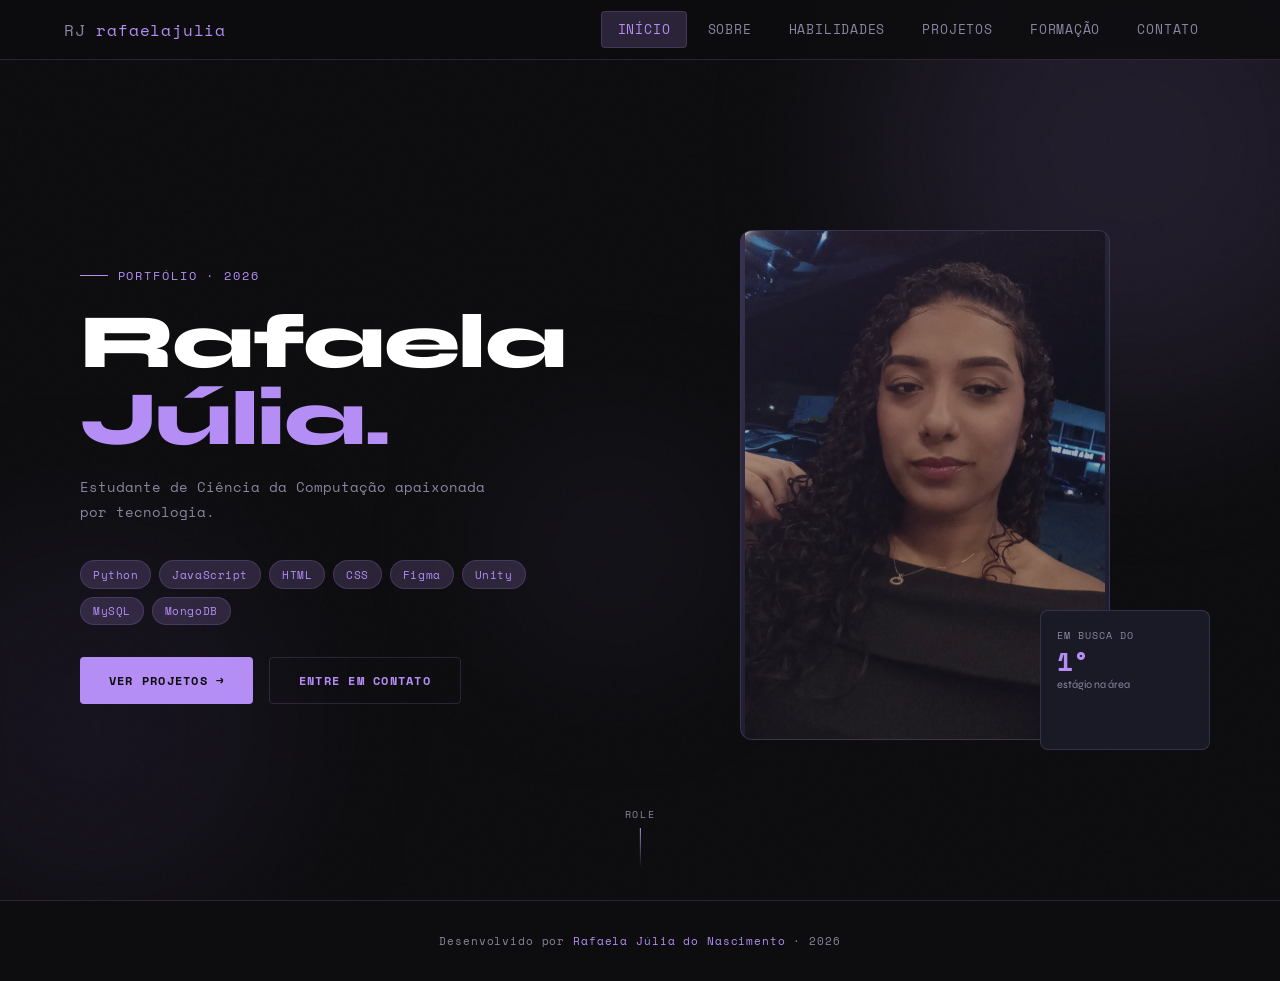
==== index.html @ 4b1b3b82 "adicionando mais projetos" ====
<!DOCTYPE html>
<html lang="pt-BR">
<head>
<meta charset="UTF-8">
<meta name="viewport" content="width=device-width, initial-scale=1.0">
<title>Rafaela Júlia — Portfólio</title>
<link rel="stylesheet" href="style/style.css">
<link rel="preconnect" href="https://fonts.googleapis.com">
<link href="https://fonts.googleapis.com/css2?family=Space+Mono:ital,wght@0,400;0,700;1,400&family=Syne:wght@400;600;700;800&display=swap" rel="stylesheet">
<link rel="stylesheet" href="https://cdnjs.cloudflare.com/ajax/libs/font-awesome/6.5.0/css/all.min.css">
<link rel="icon" type="image/png" href="img/RJ1.png">
</head>
<body>

<!-- cabeçalho -->
<nav>
  <div class="nav-logo"><span style="color:var(--text-muted)">RJ</span> rafaelajulia</div>
  <button class="nav-toggle" onclick="document.querySelector('.nav-links').classList.toggle('open')" aria-label="Menu">
    <span></span><span></span><span></span>
  </button>
  <ul class="nav-links" id="navLinks">
    <li><a href="#" class="active" data-page="home">início</a></li>
    <li><a href="#" data-page="sobre">sobre</a></li>
    <li><a href="#" data-page="habilidades">habilidades</a></li>
    <li><a href="#" data-page="projetos">projetos</a></li>
    <li><a href="#" data-page="formacao">formação</a></li>
    <li><a href="#" data-page="contato">contato</a></li>
  </ul>
</nav>

<!-- home -->
<section class="page active" id="home">
  <div class="orb orb1"></div>
  <div class="orb orb2"></div>
  <div class="orb orb3"></div>

  <div class="home-inner">
    <div class="home-text">
      <div class="home-tag">Portfólio · 2026</div>
      <h1 class="home-name">Rafaela<br><span>Júlia.</span></h1>
      <p class="home-desc">
        Estudante de Ciência da Computação apaixonada por tecnologia.
      </p>
      <div class="tech-pills">
        <span class="pill">Python</span>
        <span class="pill">JavaScript</span>
        <span class="pill">HTML</span>
        <span class="pill">CSS</span>
        <span class="pill">Figma</span>
        <span class="pill">Unity</span>
        <span class="pill">MySQL</span>
        <span class="pill">MongoDB</span>
      </div>
      <div class="home-btns" style="margin-top:2rem">
        <a href="#" class="btn-primary" data-page="projetos">Ver Projetos →</a>
        <a href="#" class="btn-outline" data-page="contato">Entre em Contato</a>
      </div>
    </div>

    <div class="home-card">
      <div class="avatar-frame">
        <div class="avatar-initials"> <img class="imagem" src="img/rafaela.jpeg" alt="Rafaela Júlia"></div>
      </div>
      <div class="avatar-deco">
        <div class="avatar-deco-label">em busca do</div>
        <div class="avatar-deco-val">1°</div>
        <div class="avatar-deco-sub">estágio na área</div>
      </div>
    </div>
  </div>

  <div class="scroll-hint">role</div>
</section>

<!-- sobre -->
<section class="page" id="sobre">
  <div class="section-wrap">
    <div class="section-header">
      <div class="section-label">quem sou eu</div>
      <h2 class="section-title">Sobre <span>Mim</span></h2>
    </div>

    <div class="sobre-grid">
      <div class="sobre-text">
        <p>
          Olá! Sou <strong>Rafaela Júlia do Nascimento</strong>, tenho 21 anos e sou de Igarassu - PE.
          Estou cursando <strong>Ciência da Computação</strong> no Centro Universitário Maurício de Nassau (UNINASSAU),
          com previsão de conclusão em 2027.
        </p>
        <p>
          Gosto bastante de desenvolver <strong>projetos pessoais</strong> e explorar diferentes áreas da tecnologia, já que é um campo 
          muito amplo e cheio de possibilidades. Tenho curiosidade em aprender um pouco de tudo, o que me permite adquirir
           uma visão mais completa do desenvolvimento.
        <p>
          Estou em busca da minha <strong>primeira oportunidade de estágio</strong> para por em prática meus conhecimentos
          e crescer bastante na área. Se tiver uma vaga ou quiser bater um papo sobre tecnologia, 
          pode me chamar!
        </p>
      </div>

      <div>
        <div class="info-card">
          <h4>Informações</h4>
          <div class="info-row">
            <span class="info-row-icon"></span>
            <div class="info-row-val">18 de janeiro de 2005</div>
          </div>
          <div class="info-row">
            <span class="info-row-icon"></span>
            <div class="info-row-val">Igarassu - Pernambuco/Brasil</div>
          </div>
          <div class="info-row">
            <span class="info-row-icon"></span>
            <div class="info-row-val" id="info-phone"></div>
          </div>
          <div class="info-row">
            <span class="info-row-icon"></span>
            <div class="info-row-val" id="info-email"></div>
          </div>
          <div class="info-row">
            <span class="info-row-icon"></span>
            <div class="info-row-val"><a href="https://www.linkedin.com/in/rafaela-j%C3%BAlia-6551112b4/" target="_blank">linkedin.com/in/rafaela-júlia</a></div>
          </div>
          <div class="info-row">
            <span class="info-row-icon"></span>
            <div class="info-row-val"><a href="https://github.com/rafaelajuulia" target="_blank">github.com/rafaelajuulia</a></div>
          </div>
        </div>

        <div class="info-card">
          <h4>Disponibilidade</h4>
          <div class="info-row">
            <span class="info-row-icon"></span>
            <div class="info-row-val">Aberta a estágios, projetos freelance e oportunidades na área de tecnologia, 
              buscando desenvolver experiência prática e crescer profissionalmente.</div>
          </div>
        </div>
      </div>
    </div>
  </div>
</section>

<!-- habilidades -->
<section class="page" id="habilidades">
  <div class="section-wrap">
    <div class="section-header">
      <div class="section-label">o que sei fazer</div>
      <h2 class="section-title">Habilidades <span>&</span> Tecnologias</h2>
    </div>

    <div class="skills-grid">
      <div class="skill-card">
        <div class="skill-card-top">
          <span class="skill-name">Python</span>
          <span class="skill-level">Intermediário</span>
        </div>
        <div class="skill-bar-bg"><div class="skill-bar-fill" style="width:65%"></div></div>
        <div class="skill-category">Linguagem de Programação</div>
      </div>
      <div class="skill-card">
        <div class="skill-card-top">
          <span class="skill-name">HTML</span>
          <span class="skill-level">Intermediário</span>
        </div>
        <div class="skill-bar-bg"><div class="skill-bar-fill" style="width:70%"></div></div>
        <div class="skill-category">Front-end</div>
      </div>
      <div class="skill-card">
        <div class="skill-card-top">
          <span class="skill-name">CSS</span>
          <span class="skill-level">Intermediário</span>
        </div>
        <div class="skill-bar-bg"><div class="skill-bar-fill" style="width:65%"></div></div>
        <div class="skill-category">Front-end</div>
      </div>
      <div class="skill-card">
        <div class="skill-card-top">
          <span class="skill-name">JavaScript</span>
          <span class="skill-level">Básico</span>
        </div>
        <div class="skill-bar-bg"><div class="skill-bar-fill" style="width:35%"></div></div>
        <div class="skill-category">Linguagem de Programação</div>
      </div>
      <div class="skill-card">
        <div class="skill-card-top">
          <span class="skill-name">Git</span>
          <span class="skill-level">Básico</span>
        </div>
        <div class="skill-bar-bg"><div class="skill-bar-fill" style="width:45%"></div></div>
        <div class="skill-category">Controle de Versão</div>
      </div>
      <div class="skill-card">
        <div class="skill-card-top">
          <span class="skill-name">Figma</span>
          <span class="skill-level">Básico</span>
        </div>
        <div class="skill-bar-bg"><div class="skill-bar-fill" style="width:40%"></div></div>
        <div class="skill-category">Design / UX·UI</div>
      </div>
      <div class="skill-card">
        <div class="skill-card-top">
          <span class="skill-name">MySQL</span>
          <span class="skill-level">Básico</span>
        </div>
        <div class="skill-bar-bg"><div class="skill-bar-fill" style="width:30%"></div></div>
        <div class="skill-category">Banco de Dados</div>
      </div>
      <div class="skill-card">
        <div class="skill-card-top">
          <span class="skill-name">MongoDB</span>
          <span class="skill-level">Básico</span>
        </div>
        <div class="skill-bar-bg"><div class="skill-bar-fill" style="width:35%"></div></div>
        <div class="skill-category">Banco de Dados</div>
      </div>
      <div class="skill-card">
        <div class="skill-card-top">
          <span class="skill-name">Unity / C#</span>
          <span class="skill-level">Básico</span>
        </div>
        <div class="skill-bar-bg"><div class="skill-bar-fill" style="width:35%"></div></div>
        <div class="skill-category">Game Development</div>
      </div>
      <div class="skill-card">
        <div class="skill-card-top">
          <span class="skill-name">GameMaker</span>
          <span class="skill-level">Básico</span>
        </div>
        <div class="skill-bar-bg"><div class="skill-bar-fill" style="width:30%"></div></div>
        <div class="skill-category">Game Development</div>
      </div>
    </div>
  </div>
</section>

<!-- meus projetos -->
<section class="page" id="projetos">
  <div class="section-wrap">
    <div class="section-header">
      <div class="section-label">o que já criei</div>
      <h2 class="section-title">Projetos <span>Pessoais</span></h2>
    </div>

    <div class="projects-grid">
      <!--primeiro-->
      <div class="project-card">
        <div class="project-icon"><img class="image-projects" src="img/luunaris.png" alt="calculadora"></div>
        <div class="project-title">E-commerce de cartomancia - Luunaris</div>
        <div class="project-desc">
          Loja virtual completa, com carrinho de compras, gerenciamento de estado (Zustand) e checkout de pagamento integrado (Mercado Pago).
        </div>
        <div class="project-tags">
          <span class="project-tag">Next.js</span>
          <span class="project-tag">TypeScript</span>
          <span class="project-tag">Tailwind CSS</span>
          <span class="project-tag">Supabase</span>
          <span class="project-tag">Prisma e Zustand</span>
          <span class="project-tag">Vercel</span>
        </div>
        <a class="project-link" href="https://luunaris.vercel.app/" target="_blank">Ver site →</a>
      </div>

      <!--segundo-->
      <div class="project-card" style="border-color: var(--lilas-dark); background: linear-gradient(135deg, var(--surface), var(--bg3));">
        <div class="project-icon"><img class="image-projects" src="img/portifolio.png" alt="calculadora"></div>
        <div class="project-title">Portfólio Pessoal <span style="font-family:var(--mono);font-size:0.65rem;color:var(--lilas);background:var(--lilas-glow);border:1px solid var(--border);padding:0.15rem 0.45rem;border-radius:4px;margin-left:0.4rem;">Você está aqui!</span></div>
        <div class="project-desc">
          Este portfólio! Desenvolvido com HTML, CSS e JavaScript — colocando em prática conhecimentos de layout, animações CSS, design responsivo e interações com JS.
        </div>
        <div class="project-tags">
          <span class="project-tag">HTML</span>
          <span class="project-tag">CSS</span>
          <span class="project-tag">JavaScript</span>
          <span class="project-tag">Design</span>
        </div>
        <span class="project-link" style="cursor:default;opacity:0.5">Você está aqui :)</span>
      </div>
     
      <!--terceiro-->
      <div class="project-card">
        <div class="project-icon"><img class="image-projects" src="img/cadastroPaciente.png" alt="calculadora"></div>
        <div class="project-title">Interface - Cadastro de Paciente</div>
        <div class="project-desc">
          Site desenvolvido com HTML, CSS e JavaScript, criado com intenção de melhorar meus conhecimentos em web, layout e UX/UI.
        </div>
        <div class="project-tags">
          <span class="project-tag">HTML</span>
          <span class="project-tag">CSS</span>
          <span class="project-tag">JavaScript</span>
          <span class="project-tag">UX/UI</span>
        </div>
        <a class="project-link" href="https://rafaelajuulia.github.io/CadastroDePacientes/" target="_blank">Ver site →</a>
      </div>

      <!--quarto-->
      <div class="project-card">
        <div class="project-icon"><img class="image-projects" src="img/tabelafipe.png" alt="calculadora"></div>
        <div class="project-title">Tabela FIPE</div>
        <div class="project-desc">
          Site desenvolvido com HTML, CSS e JavaScript, criado com intenção de melhorar meus conhecimentos em web, layout e UX/UI.
        </div>
        <div class="project-tags">
          <span class="project-tag">React</span>
          <span class="project-tag">JavaScript</span>
          <span class="project-tag">API REST</span>
          <span class="project-tag">HTML</span>
          <span class="project-tag">CSS</span>
        </div>                         <!--mudar o link-->
        <a class="project-link" href="https://rafaelajuulia.github.io/TabelaFipe/" target="_blank">Ver site →</a>
      </div>

      <!--quinto-->
       <div class="project-card">
        <div class="project-icon"><img class="image-projects" src="img/midnight-horror.png" alt="calculadora"></div>
        <div class="project-title">Protótipo de aplicativo - FIGMA</div>
        <div class="project-desc">
          Protótipo interativo criado para auxiliar pessoas com deficiência visual, com navegação entre telas e botões funcionais.
        </div>
        <div class="project-tags">
          <span class="project-tag">Figma</span>
          <span class="project-tag">UX/UI desingn</span>
          <span class="project-tag">Prototipagem</span>
        </div>
        <a class="project-link" href="https://www.figma.com/proto/ybboxIS7cXwBXVJIuFs1CN/Aplicativo-celular-vision-audio?node-id=3-53&p=f&t=wNA9JbpO3LPLOVJh-0&scaling=scale-down&content-scaling=fixed&page-id=0%3A1&starting-point-node-id=3%3A53" target="_blank">Ver Projeto →</a>
      </div>


      <!--sexto-->
      <div class="project-card">
        <div class="project-icon"><img class="image-projects" src="img/midnight-horror.png" alt="calculadora"></div>
        <div class="project-title">Site Responsivo</div>
        <div class="project-desc">
          Site responsivo desenvolvido com HTML e CSS puro, focado em boas práticas de layout, semântica e experiência do usuário — com design adaptável para diferentes tamanhos de tela.
        </div>
        <div class="project-tags">
          <span class="project-tag">HTML</span>
          <span class="project-tag">CSS</span>
          <span class="project-tag">Responsivo</span>
          <span class="project-tag">UX</span>
        </div>
        <a class="project-link" href="https://github.com/rafaelajuulia/Midnight_Horror-HTML" target="_blank">Ver no GitHub →</a>
      </div>

      <!--setimo-->
      <div class="project-card">
        <div class="project-icon"><img class="image-projects" src="img/2048.png" alt="calculadora"></div>
        <div class="project-title">Réplica do 2048 — Unity</div>
        <div class="project-desc">
          Recriação do famoso jogo 2048 desenvolvida na Unity com C#. Implementei a lógica completa do jogo: movimentação dos blocos, fusão de peças iguais e sistema de pontuação.
        </div>
        <div class="project-tags">
          <span class="project-tag">Unity</span>
          <span class="project-tag">C#</span>
          <span class="project-tag">Game Dev</span>
        </div>
        <a class="project-link" href="https://github.com/RebecaAzvdd/unity-2048-game" target="_blank">Ver no GitHub →</a>
      </div>

      <!--oitavo-->
      <div class="project-card">
        <div class="project-icon"><img class="image-projects" src="img/adventure.png" alt="calculadora"></div>
        <div class="project-title">Jogo de Labirinto — GameMaker</div>
        <div class="project-desc">
          Jogo estilo adventure com labirinto desenvolvido no GameMaker. Implementei lógica de movimentação, detecção de colisão e sistema de progressão de fases.
        </div>
        <div class="project-tags">
          <span class="project-tag">GameMaker</span>
          <span class="project-tag">Game Dev</span>
          <span class="project-tag">Adventure</span>
        </div>
        <a class="project-link" href="https://github.com/rafaelajuulia/GameMaker_Adventure" target="_blank">Ver no GitHub →</a>
      </div>

      <!--nono-->
       <div class="project-card">
        <div class="project-icon"><img class="image-projects" src="img/image.png" alt="calculadora"></div>
        <div class="project-title">Calculadora com Tkinter</div>
        <div class="project-desc">
          Calculadora desktop desenvolvida em Python utilizando a biblioteca Tkinter.
          Possui interface gráfica intuitiva e suporta as operações matemáticas básicas: soma, subtração, multiplicação e divisão.
        </div>
        <div class="project-tags">
          <span class="project-tag">Python</span>
          <span class="project-tag">Tkinter</span>
          <span class="project-tag">GUI</span>
        </div>
        <a class="project-link" href="https://github.com/rafaelajuulia/calculadora-Tkinter" target="_blank">Ver no GitHub →</a>
      </div>

      
    </div>
  </div>
</section>

<!-- formação -->
<section class="page" id="formacao">
  <div class="section-wrap">
    <div class="section-header">
      <div class="section-label">minha trajetória</div>
      <h2 class="section-title">Formação <span>&</span> Cursos</h2>
    </div>

    <div class="timeline">
      <div class="timeline-item">
        <div class="timeline-date">2024 — 2027</div>
        <div class="timeline-title">Bacharelado em Ciência da Computação</div>
        <div class="timeline-sub">Centro Universitário Maurício de Nassau (UNINASSAU) — Paulista, PE<br>
        Foco em desenvolvimento de software, algoritmos e desenvolvimento web.</div>
      </div>
    </div>

    <div class="section-label" style="margin-top:3rem;margin-bottom:1.5rem">cursos complementares</div>

    <div class="cursos-grid">
      <div class="curso-card">
        <div class="curso-icon"></div>
        <div>
          <div class="curso-title">Python para Aplicativos</div>
          <div class="curso-meta">UNINASSAU Paulista · junho de 2024</div>
        </div>
      </div>
      <div class="curso-card">
        <div class="curso-icon"></div>
        <div>
          <div class="curso-title">Informática para o Mercado de Trabalho</div>
          <div class="curso-meta">CEFOP · abril — maio de 2023</div>
        </div>
      </div>
    </div>
  </div>
</section>

<!-- contato -->
<section class="page" id="contato">
  <div class="section-wrap">
    <div class="section-header">
      <div class="section-label">vamos conversar</div>
      <h2 class="section-title">Entre em <span>Contato</span></h2>
    </div>

    <div class="contato-grid">
      <div>
        <p class="contato-intro">
          Se quiser conversar sobre projetos, oportunidades ou trocar uma ideia, 
          você pode entrar em contato pelos canais abaixo ou me enviar uma mensagem
          diretamente pelo formulário ao lado.. 
        </p>

        <div class="contato-links">
          <a class="contato-link" id="contato-email-link" href="#">
            <div class="contato-link-icon"><i class="fa-solid fa-envelope"></i></div>
            <div class="contato-link-info">
              <div class="contato-link-label">E-mail</div>
              <div class="contato-link-val" id="contato-email-val"></div>
            </div>
          </a>
          <a class="contato-link" id="contato-phone-link" href="#">
            <div class="contato-link-icon"><i class="fa-solid fa-phone"></i></div>
            <div class="contato-link-info">
              <div class="contato-link-label">Telefone / WhatsApp</div>
              <div class="contato-link-val" id="contato-phone-val"></div>
            </div>
          </a>
          <a class="contato-link" href="https://www.linkedin.com/in/rafaela-j%C3%BAlia-6551112b4/" target="_blank">
            <div class="contato-link-icon"> <i class="fa-brands fa-linkedin"></i></div>
            <div class="contato-link-info">
              <div class="contato-link-label">LinkedIn</div>
              <div class="contato-link-val">rafaela-júlia-6551112b4</div>
            </div>
          </a>
          <a class="contato-link" href="https://github.com/rafaelajuulia" target="_blank">
            <div class="contato-link-icon"><i class="fa-brands fa-github"></i></div>
            <div class="contato-link-info">
              <div class="contato-link-label">GitHub</div>
              <div class="contato-link-val">github.com/rafaelajuulia</div>
            </div>
          </a>
        </div>
      </div>

      <div class="contact-form">
        <input type="text" name="_honey" style="display:none" tabindex="-1" autocomplete="off">
        <div class="form-group">
          <label class="form-label" for="nome">Nome</label>
          <input class="form-input" type="text" id="nome" placeholder="Seu nome">
        </div>
        <div class="form-group">
          <label class="form-label" for="email">E-mail</label>
          <input class="form-input" type="email" id="email" placeholder="seu@email.com">
        </div>
        <div class="form-group">
          <label class="form-label" for="msg">Mensagem</label>
          <textarea class="form-textarea" id="msg" placeholder="Olá Rafaela, gostaria de..."></textarea>
        </div>
        <button class="btn-primary" onclick="enviarMensagem()" style="align-self:flex-start">Enviar Mensagem →</button>
        <div id="form-feedback" style="font-family:var(--mono);font-size:0.75rem;color:var(--lilas);display:none;">
          ✓ Mensagem enviada! Em breve entro em contato.
        </div>
      </div>
    </div>
  </div>
</section>

<!-- rodapé -->
<footer>
  Desenvolvido por <span>Rafaela Júlia do Nascimento</span> · 2026
</footer>
<script src="script/main.js"></script>

</body>
</html>
---- style/style.css ----
:root {
    --lilas: #b48ef5;
    --lilas-light: #d4b8ff;
    --lilas-dark: #7c5cbf;
    --lilas-glow: rgba(180, 142, 245, 0.18);
    --bg: #0d0d0f;
    --bg2: #13131a;
    --bg3: #1a1a26;
    --surface: #1e1e2e;
    --surface2: #252538;
    --border: rgba(180,142,245,0.18);
    --text: #e8e4f0;
    --text-muted: #8a85a0;
    --white: #ffffff;
    --mono: 'Space Mono', monospace;
    --sans: 'Syne', sans-serif;
  }

  *, *::before, *::after { box-sizing: border-box; margin: 0; padding: 0; }

  html {
    scroll-behavior: smooth; 
    font-size: 16px; 
  }
    

  body {
    background: var(--bg);
    color: var(--text);
    font-family: var(--sans);
    min-height: 100vh;
    overflow-x: hidden;
  }

  
  body::before {
    content: '';
    position: fixed;
    inset: 0;
    background-image: url("data:image/svg+xml,%3Csvg viewBox='0 0 256 256' xmlns='http://www.w3.org/2000/svg'%3E%3Cfilter id='noise'%3E%3CfeTurbulence type='fractalNoise' baseFrequency='0.9' numOctaves='4' stitchTiles='stitch'/%3E%3C/filter%3E%3Crect width='100%25' height='100%25' filter='url(%23noise)' opacity='0.04'/%3E%3C/svg%3E");
    pointer-events: none;
    z-index: 0;
    opacity: 0.4;
  }

 
  nav {
    position: fixed;
    top: 0; left: 0; right: 0;
    z-index: 100;
    display: flex;
    align-items: center;
    justify-content: space-between;
    padding: 1.1rem 4rem;
    background: rgba(13,13,15,0.88);
    backdrop-filter: blur(16px);
    border-bottom: 1px solid var(--border);
  }

  .nav-logo {
    font-family: var(--mono);
    font-size: 1rem;
    color: var(--lilas);
    letter-spacing: 0.05em;
  }

  .nav-links {
    display: flex;
    gap: 0.2rem;
    list-style: none;
  }

  .nav-links a {
    font-family: var(--mono);
    font-size: 0.82rem;
    color: var(--text-muted);
    text-decoration: none;
    padding: 0.45rem 1rem;
    border-radius: 4px;
    border: 1px solid transparent;
    transition: all 0.25s;
    letter-spacing: 0.06em;
    text-transform: uppercase;
  }

  .nav-links a:hover, .nav-links a.active {
    color: var(--lilas);
    border-color: var(--border);
    background: var(--lilas-glow);
  }

  .page {
    display: none;
    min-height: 100vh;
    padding-top: 70px;
    position: relative;
    z-index: 1;
  }
  .page.active { display: block; }

  #home {
    display: none;
    align-items: center;
    justify-content: center;
    flex-direction: column;
    position: relative;
    overflow: hidden;
  }
  #home.active { display: flex; }

  .orb {
    position: absolute;
    border-radius: 50%;
    filter: blur(90px);
    pointer-events: none;
  }
  .orb1 { width: 500px; height: 500px; background: rgba(180,142,245,0.12); top: -100px; right: -100px; }
  .orb2 { width: 350px; height: 350px; background: rgba(124,92,191,0.1); bottom: 0; left: -80px; }
  .orb3 { width: 200px; height: 200px; background: rgba(180,142,245,0.08); top: 50%; left: 40%; }

  .home-inner {
    display: flex;
    align-items: center;
    gap: 5rem;
    max-width: 1400px;
    width: 100%;
    padding: 4rem 5rem;
    animation: fadeUp 0.8s ease forwards;
  }

  @keyframes fadeUp {
    from { opacity: 0; transform: translateY(30px); }
    to   { opacity: 1; transform: translateY(0); }
  }

  .home-text { flex: 1; }

  .home-tag {
    font-family: var(--mono);
    font-size: 0.78rem;
    color: var(--lilas);
    letter-spacing: 0.15em;
    text-transform: uppercase;
    margin-bottom: 1.2rem;
    display: flex;
    align-items: center;
    gap: 0.6rem;
  }
  .home-tag::before {
    content: '';
    width: 28px; height: 1px;
    background: var(--lilas);
  }

  .home-name {
    font-size: clamp(2.8rem, 6vw, 5rem);
    font-weight: 800;
    line-height: 1.0;
    letter-spacing: -0.02em;
    color: var(--white);
    margin-bottom: 1rem;
  }
  .home-name span { color: var(--lilas); }

  .home-desc {
    font-family: var(--mono);
    font-size: 0.88rem;
    color: var(--text-muted);
    line-height: 1.8;
    max-width: 420px;
    margin-bottom: 2.2rem;
  }

  .home-btns {
    display: flex;
    gap: 1rem;
    flex-wrap: wrap;
  }

  .btn-primary {
    background: var(--lilas);
    color: #0d0d0f;
    font-family: var(--mono);
    font-size: 0.78rem;
    font-weight: 700;
    letter-spacing: 0.1em;
    text-transform: uppercase;
    border: none;
    padding: 0.8rem 1.8rem;
    border-radius: 4px;
    cursor: pointer;
    transition: all 0.25s;
    text-decoration: none;
    display: inline-flex;
    align-items: center;
    gap: 0.5rem;
  }
  .btn-primary:hover { background: var(--lilas-light); transform: translateY(-2px); box-shadow: 0 8px 24px rgba(180,142,245,0.35); }

  .btn-outline {
    background: transparent;
    color: var(--lilas);
    font-family: var(--mono);
    font-size: 0.78rem;
    font-weight: 700;
    letter-spacing: 0.1em;
    text-transform: uppercase;
    border: 1px solid var(--border);
    padding: 0.8rem 1.8rem;
    border-radius: 4px;
    cursor: pointer;
    transition: all 0.25s;
    text-decoration: none;
    display: inline-flex;
    align-items: center;
    gap: 0.5rem;
  }
  .btn-outline:hover { border-color: var(--lilas); background: var(--lilas-glow); transform: translateY(-2px); }

  .home-card {
    flex-shrink: 0;
    position: relative;
    width: 550px;
  }

  .avatar-frame {
    width: 370px;
    height: 510px;
    background: var(--surface);
    border: 1px solid var(--border);
    border-radius: 12px;
    display: flex;
    align-items: center;
    justify-content: center;
    position: relative;
    overflow: hidden;
    margin: 0 auto;
    object-fit: cover; 
  }
  
  .imagem {
      width: 360px;   
      height: 640px;  
  }

  .image-projects {
    width: 40px;
    height: 40px;
    border-radius: 15%;
  }

  .avatar-frame::before {
    content: '';
    position: absolute;
    inset: 0;
    background: linear-gradient(135deg, var(--lilas-glow), transparent 60%);
  }

  .avatar-initials {
    font-size: 5rem;
    font-weight: 800;
    color: var(--lilas);
    opacity: 0.6;
    z-index: 1;
    letter-spacing: -0.04em;
  }

  .avatar-deco {
    position: absolute;
    bottom: -10px; right: -10px;
    width: 170px; height: 140px;
    border: 1px solid var(--border);
    border-radius: 8px;
    background: var(--bg3);
    padding: 1rem;
    z-index: 2;
  }

  .avatar-deco-label {
    font-family: var(--mono);
    font-size: 0.65rem;
    color: var(--text-muted);
    letter-spacing: 0.1em;
    text-transform: uppercase;
    margin-bottom: 0.4rem;
  }

  .avatar-deco-val {
    font-family: var(--mono);
    font-size: 1.6rem;
    font-weight: 700;
    color: var(--lilas);
    line-height: 1;
    margin-bottom: 0.2rem;
  }

  .avatar-deco-sub {
    font-size: 0.68rem;
    color: var(--text-muted);
  }

  .tech-pills {
    display: flex;
    flex-wrap: wrap;
    gap: 0.5rem;
    margin-top: 1.8rem;
  }
  .pill {
    font-family: var(--mono);
    font-size: 0.7rem;
    color: var(--lilas);
    border: 1px solid var(--border);
    background: var(--lilas-glow);
    padding: 0.3rem 0.75rem;
    border-radius: 100px;
    letter-spacing: 0.05em;
  }

  .scroll-hint {
    position: absolute;
    bottom: 2rem;
    left: 50%;
    transform: translateX(-50%);
    font-family: var(--mono);
    font-size: 0.65rem;
    color: var(--text-muted);
    letter-spacing: 0.15em;
    text-transform: uppercase;
    display: flex;
    flex-direction: column;
    align-items: center;
    gap: 0.4rem;
    animation: bounce 2s infinite;
  }

  .scroll-hint::after {
    content: '';
    width: 1px; height: 40px;
    background: linear-gradient(to bottom, var(--lilas), transparent);
  }

  @keyframes bounce {
    0%,100% { opacity: 0.5; }
    50%      { opacity: 1; }
  }

  
  .section-wrap {
    max-width: 1400px;
    margin: 0 auto;
    padding: 5rem 5rem;
    animation: fadeUp 0.6s ease forwards;
  }

  .section-header {
    margin-bottom: 3.5rem;
  }

  .section-label {
    font-family: var(--mono);
    font-size: 0.72rem;
    color: var(--lilas);
    letter-spacing: 0.2em;
    text-transform: uppercase;
    margin-bottom: 0.6rem;
    display: flex;
    align-items: center;
    gap: 0.6rem;
  }
  .section-label::before {
    content: '';
    width: 22px; height: 1px;
    background: var(--lilas);
  }

  .section-title {
    font-size: clamp(2rem, 4vw, 3rem);
    font-weight: 800;
    letter-spacing: -0.02em;
    color: var(--white);
    line-height: 1.1;
  }
  .section-title span { color: var(--lilas); }

  .sobre-grid {
    display: grid;
    grid-template-columns: 1fr 1fr;
    gap: 2.5rem;
  }

  .sobre-text p {
    font-family: var(--mono);
    font-size: 0.84rem;
    color: var(--text-muted);
    line-height: 1.9;
    margin-bottom: 1.2rem;
  }
  .sobre-text p strong { color: var(--lilas); font-weight: 700; }

  .info-card {
    background: var(--surface);
    border: 1px solid var(--border);
    border-radius: 10px;
    padding: 1.8rem;
    margin-bottom: 1.2rem;
  }

  .info-card h4 {
    font-family: var(--mono);
    font-size: 0.7rem;
    color: var(--lilas);
    letter-spacing: 0.12em;
    text-transform: uppercase;
    margin-bottom: 1rem;
  }

  .info-row {
    display: flex;
    gap: 0.6rem;
    align-items: flex-start;
    margin-bottom: 0.8rem;
  }
  .info-row-icon { color: var(--lilas); font-size: 0.9rem; margin-top: 0.05rem; flex-shrink: 0; }
  .info-row-val { font-family: var(--mono); font-size: 0.78rem; color: var(--text-muted); line-height: 1.4; }
  .info-row-val a { color: var(--lilas); text-decoration: none; }
  .info-row-val a:hover { text-decoration: underline; }

  .skills-grid {
    display: grid;
    grid-template-columns: repeat(auto-fill, minmax(280px, 1fr));
    gap: 1.5rem;
  }

  .skill-card {
    background: var(--surface);
    border: 1px solid var(--border);
    border-radius: 10px;
    padding: 1.5rem;
    transition: all 0.3s;
    position: relative;
    overflow: hidden;
  }
  .skill-card::before {
    content: '';
    position: absolute;
    top: 0; left: 0;
    width: 3px; height: 100%;
    background: var(--lilas);
    transform: scaleY(0);
    transform-origin: top;
    transition: transform 0.3s;
  }
  .skill-card:hover::before { transform: scaleY(1); }
  .skill-card:hover { border-color: var(--lilas-dark); transform: translateY(-3px); background: var(--surface2); }

  .skill-card-top {
    display: flex;
    justify-content: space-between;
    align-items: flex-start;
    margin-bottom: 1rem;
  }

  .skill-name { font-size: 0.95rem; font-weight: 700; color: var(--white); }

  .skill-level {
    font-family: var(--mono);
    font-size: 0.65rem;
    color: var(--lilas);
    background: var(--lilas-glow);
    border: 1px solid var(--border);
    padding: 0.2rem 0.55rem;
    border-radius: 100px;
    letter-spacing: 0.08em;
    text-transform: uppercase;
  }

  .skill-bar-bg {
    height: 4px;
    background: var(--bg3);
    border-radius: 2px;
    overflow: hidden;
  }
  .skill-bar-fill {
    height: 100%;
    background: linear-gradient(90deg, var(--lilas-dark), var(--lilas));
    border-radius: 2px;
    animation: barGrow 1s ease forwards;
    transform-origin: left;
  }
  @keyframes barGrow {
    from { transform: scaleX(0); }
    to   { transform: scaleX(1); }
  }

  .skill-category {
    font-family: var(--mono);
    font-size: 0.68rem;
    color: var(--text-muted);
    margin-top: 0.6rem;
    letter-spacing: 0.06em;
    text-transform: uppercase;
  }

  .projects-grid {
    display: grid;
    grid-template-columns: repeat(auto-fill, minmax(300px, 1fr));
    gap: 1.5rem;
  }

  .project-card {
    background: var(--surface);
    border: 1px solid var(--border);
    border-radius: 12px;
    padding: 1.8rem;
    transition: all 0.3s;
    display: flex;
    flex-direction: column;
    gap: 1rem;
  }
  .project-card:hover {
    border-color: var(--lilas-dark);
    transform: translateY(-4px);
    box-shadow: 0 16px 40px rgba(180,142,245,0.12);
  }

  .project-icon {
    width: 44px; height: 44px;
    background: var(--lilas-glow);
    border: 1px solid var(--border);
    border-radius: 10px;
    display: flex; align-items: center; justify-content: center;
    font-size: 1.3rem;
  }

  .project-title { font-size: 1rem; font-weight: 700; color: var(--white); }

  .project-desc {
    font-family: var(--mono);
    font-size: 0.78rem;
    color: var(--text-muted);
    line-height: 1.7;
    flex: 1;
  }

  .project-tags {
    display: flex;
    flex-wrap: wrap;
    gap: 0.4rem;
  }
  .project-tag {
    font-family: var(--mono);
    font-size: 0.65rem;
    color: var(--lilas);
    background: var(--lilas-glow);
    border: 1px solid var(--border);
    padding: 0.2rem 0.6rem;
    border-radius: 4px;
    letter-spacing: 0.06em;
  }

  .project-link {
    font-family: var(--mono);
    font-size: 0.72rem;
    color: var(--lilas);
    text-decoration: none;
    letter-spacing: 0.06em;
    display: flex;
    align-items: center;
    gap: 0.4rem;
    transition: gap 0.2s;
  }
  .project-link:hover { gap: 0.7rem; }

  .timeline {
    position: relative;
    padding-left: 2.5rem;
  }
  .timeline::before {
    content: '';
    position: absolute;
    left: 0; top: 0; bottom: 0;
    width: 2px;
    background: linear-gradient(to bottom, var(--lilas), transparent);
  }

  .timeline-item {
    position: relative;
    margin-bottom: 3rem;
  }
  .timeline-item::before {
    content: '';
    position: absolute;
    left: -2.5rem;
    top: 0.3rem;
    width: 10px; height: 0px;
    background: var(--lilas);
    border-radius: 50%;
    box-shadow: 0 0 12px var(--lilas);
  }

  .timeline-date {
    font-family: var(--mono);
    font-size: 0.7rem;
    color: var(--lilas);
    letter-spacing: 0.12em;
    text-transform: uppercase;
    margin-bottom: 0.4rem;
  }

  .timeline-title { font-size: 1.05rem; font-weight: 700; color: var(--white); margin-bottom: 0.2rem; }

  .timeline-sub {
    font-family: var(--mono);
    font-size: 0.78rem;
    color: var(--text-muted);
    line-height: 1.6;
  }

  .cursos-grid {
    display: grid;
    grid-template-columns: repeat(auto-fill, minmax(280px, 1fr));
    gap: 1.2rem;
    margin-top: 3rem;
  }

  .curso-card {
    background: var(--surface);
    border: 1px solid var(--border);
    border-radius: 10px;
    padding: 1.3rem 1.5rem;
    display: flex;
    gap: 1rem;
    align-items: flex-start;
    transition: all 0.25s;
  }
  .curso-card:hover { border-color: var(--lilas-dark); background: var(--surface2); }

  .curso-icon {
    font-size: 1.4rem;
    flex-shrink: 0;
    margin-top: 0.1rem;
  }
  .curso-title { font-size: 0.9rem; font-weight: 700; color: var(--white); margin-bottom: 0.3rem; }
  .curso-meta { font-family: var(--mono); font-size: 0.72rem; color: var(--text-muted); }

  /* contato*/
  .contato-grid {
    display: grid;
    grid-template-columns: 1fr 1fr;
    gap: 3rem;
    align-items: start;
  }

  .contato-intro {
    font-family: var(--mono);
    font-size: 0.85rem;
    color: var(--text-muted);
    line-height: 1.8;
    margin-bottom: 2rem;
  }

  .contato-links { display: flex; flex-direction: column; gap: 1rem; }

  .contato-link {
    display: flex;
    align-items: center;
    gap: 1rem;
    padding: 1rem 1.3rem;
    background: var(--surface);
    border: 1px solid var(--border);
    border-radius: 8px;
    text-decoration: none;
    transition: all 0.25s;
  }
  .contato-link:hover { border-color: var(--lilas-dark); background: var(--surface2); transform: translateX(6px); }

  .contato-link-icon {
    width: 38px; height: 38px;
    background: var(--lilas-glow);
    border: 1px solid var(--border);
    border-radius: 8px;
    display: flex; align-items: center; justify-content: center;
    font-size: 1.1rem;
    flex-shrink: 0;
    font-size: 1.2rem;
  }
  .fa-envelope {
  color: #b48ef5ff; /* roxo (email) */
}

.fa-phone {
  color: #b48ef5ff;
}

.fa-linkedin {
  color:#b48ef5ff;
}

.fa-github {
  color:#b48ef5ff;
}
  
  .contato-link-label { font-family: var(--mono); font-size: 0.65rem; color: var(--text-muted); text-transform: uppercase; letter-spacing: 0.1em; }
  .contato-link-val { font-size: 0.9rem; font-weight: 700; color: var(--white); margin-top: 0.1rem; }

  .contact-form { display: flex; flex-direction: column; gap: 1.2rem; }

  .form-group { display: flex; flex-direction: column; gap: 0.4rem; }
  .form-label {
    font-family: var(--mono);
    font-size: 0.7rem;
    color: var(--lilas);
    letter-spacing: 0.12em;
    text-transform: uppercase;
  }
  .form-input, .form-textarea {
    background: var(--surface);
    border: 1px solid var(--border);
    border-radius: 6px;
    padding: 0.8rem 1rem;
    color: var(--text);
    font-family: var(--mono);
    font-size: 0.82rem;
    outline: none;
    transition: border-color 0.25s;
    width: 100%;
    resize: none;
  }
  .form-input:focus, .form-textarea:focus {
    border-color: var(--lilas-dark);
    box-shadow: 0 0 0 3px rgba(180,142,245,0.1);
  }
  .form-textarea { min-height: 130px; }


  footer {
    text-align: center;
    padding: 2rem;
    font-family: var(--mono);
    font-size: 0.68rem;
    color: var(--text-muted);
    border-top: 1px solid var(--border);
    letter-spacing: 0.08em;
    position: relative;
    z-index: 1;
  }
  footer span { color: var(--lilas); }

  
 @media (max-width: 768px) {
    nav { padding: 1rem 1.2rem; }
    .nav-links { 
      display: none;
      flex-direction: column;
      position: fixed;
      top: 60px; left: 0; right: 0;
      background: rgba(13,13,15,0.98);
      padding: 1.5rem 1.2rem;
      border-bottom: 1px solid var(--border);
      gap: 0.4rem;
      z-index: 99;
    }
    .nav-links.open { display: flex; }
    .nav-toggle {
      display: flex;
      flex-direction: column;
      gap: 5px;
      cursor: pointer;
      padding: 4px;
    }
    .nav-toggle span {
      width: 22px; height: 2px;
      background: var(--lilas);
      border-radius: 2px;
      transition: all 0.3s;
    }
    .home-inner { flex-direction: column; gap: 2.5rem; padding: 2rem 1.2rem; }
    .sobre-grid, .contato-grid { grid-template-columns: 1fr; }
    .section-wrap { padding: 3rem 1.2rem; }
    .home-card { width: 100%; }
    .avatar-frame { width: 100%; max-width: 300px; height: 380px; }
    .imagem { width: 100%; height: 100%; object-fit: cover; }
  }

  @media (min-width: 769px) {
    .nav-toggle { display: none; }
  }
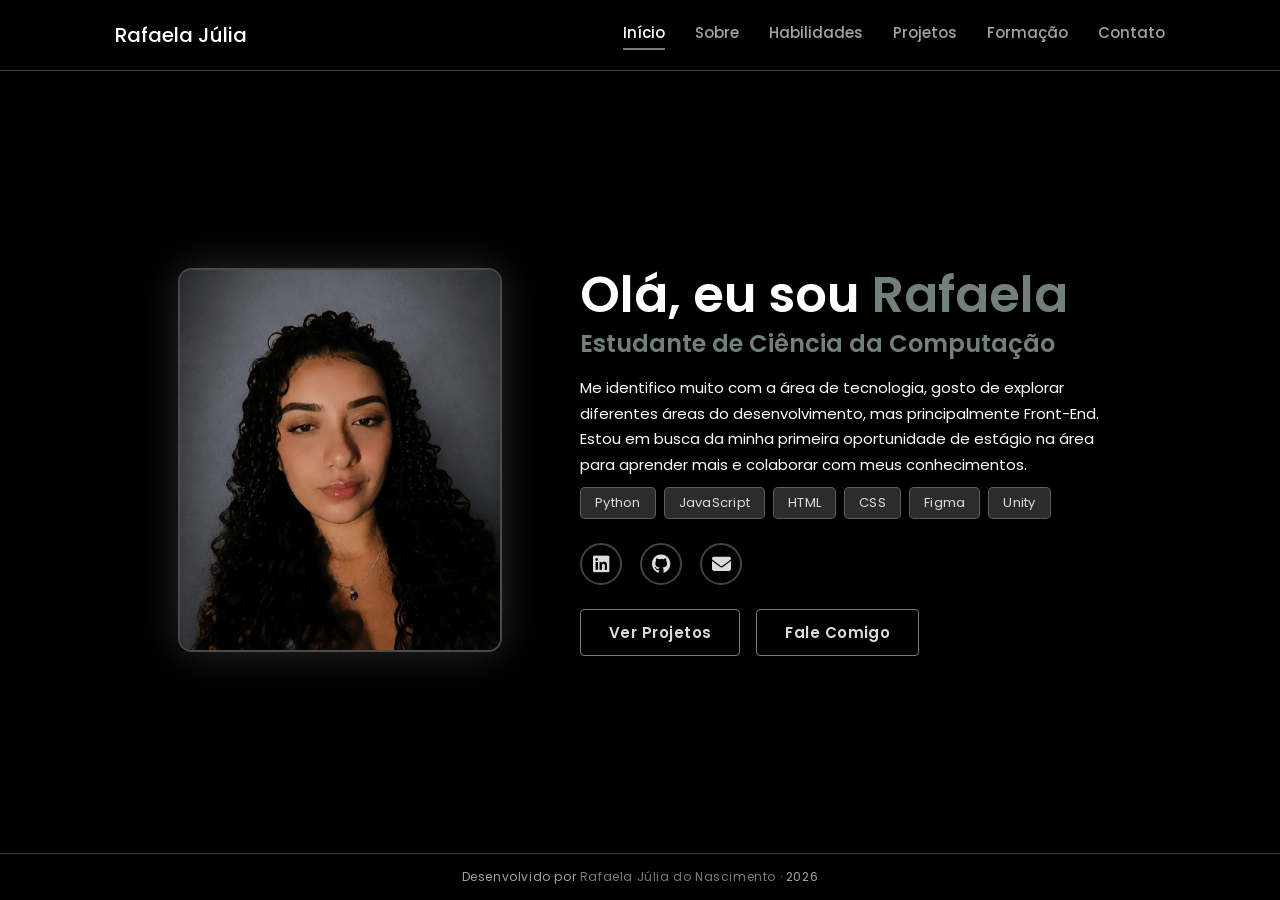
==== commit 349e559e: "Recriando Interface e ajustando cores" ====
--- a/index.html
+++ b/index.html
@@ -4,508 +4,422 @@
 <meta charset="UTF-8">
 <meta name="viewport" content="width=device-width, initial-scale=1.0">
 <title>Rafaela Júlia — Portfólio</title>
+<link rel="stylesheet" href="https://cdnjs.cloudflare.com/ajax/libs/font-awesome/6.5.2/css/all.min.css">
+<link rel="preconnect" href="https://fonts.googleapis.com">
+<link href="https://fonts.googleapis.com/css2?family=Poppins:wght@100;200;300;400;500;600;700;800&display=swap" rel="stylesheet">
+<link rel="icon" type="image/png" href="img/RJ1.png">
 <link rel="stylesheet" href="style/style.css">
-<link rel="preconnect" href="https://fonts.googleapis.com">
-<link href="https://fonts.googleapis.com/css2?family=Space+Mono:ital,wght@0,400;0,700;1,400&family=Syne:wght@400;600;700;800&display=swap" rel="stylesheet">
-<link rel="stylesheet" href="https://cdnjs.cloudflare.com/ajax/libs/font-awesome/6.5.0/css/all.min.css">
-<link rel="icon" type="image/png" href="img/RJ1.png">
 </head>
 <body>
 
-<!-- cabeçalho -->
-<nav>
-  <div class="nav-logo"><span style="color:var(--text-muted)">RJ</span> rafaelajulia</div>
-  <button class="nav-toggle" onclick="document.querySelector('.nav-links').classList.toggle('open')" aria-label="Menu">
-    <span></span><span></span><span></span>
-  </button>
-  <ul class="nav-links" id="navLinks">
-    <li><a href="#" class="active" data-page="home">início</a></li>
-    <li><a href="#" data-page="sobre">sobre</a></li>
-    <li><a href="#" data-page="habilidades">habilidades</a></li>
-    <li><a href="#" data-page="projetos">projetos</a></li>
-    <li><a href="#" data-page="formacao">formação</a></li>
-    <li><a href="#" data-page="contato">contato</a></li>
-  </ul>
-</nav>
-
-<!-- home -->
+<!--cabeçalho-->
+<header>
+    <a href="#" class="logo" data-page="home">Rafaela Júlia<span></span></a>
+
+    <button class="nav-toggle" id="navToggle" aria-label="Menu">
+        <span></span><span></span><span></span>
+    </button>
+
+    <nav id="navLinks">
+        <a href="#" class="active" data-page="home">Início</a>
+        <a href="#" data-page="sobre">Sobre</a>
+        <a href="#" data-page="habilidades">Habilidades</a>
+        <a href="#" data-page="projetos">Projetos</a>
+        <a href="#" data-page="formacao">Formação</a>
+        <a href="#" data-page="contato">Contato</a>
+    </nav>
+</header>
+
+<!--home-->
 <section class="page active" id="home">
-  <div class="orb orb1"></div>
-  <div class="orb orb2"></div>
-  <div class="orb orb3"></div>
-
-  <div class="home-inner">
-    <div class="home-text">
-      <div class="home-tag">Portfólio · 2026</div>
-      <h1 class="home-name">Rafaela<br><span>Júlia.</span></h1>
-      <p class="home-desc">
-        Estudante de Ciência da Computação apaixonada por tecnologia.
-      </p>
-      <div class="tech-pills">
-        <span class="pill">Python</span>
-        <span class="pill">JavaScript</span>
-        <span class="pill">HTML</span>
-        <span class="pill">CSS</span>
-        <span class="pill">Figma</span>
-        <span class="pill">Unity</span>
-        <span class="pill">MySQL</span>
-        <span class="pill">MongoDB</span>
-      </div>
-      <div class="home-btns" style="margin-top:2rem">
-        <a href="#" class="btn-primary" data-page="projetos">Ver Projetos →</a>
-        <a href="#" class="btn-outline" data-page="contato">Entre em Contato</a>
-      </div>
-    </div>
-
-    <div class="home-card">
-      <div class="avatar-frame">
-        <div class="avatar-initials"> <img class="imagem" src="img/rafaela.jpeg" alt="Rafaela Júlia"></div>
-      </div>
-      <div class="avatar-deco">
-        <div class="avatar-deco-label">em busca do</div>
-        <div class="avatar-deco-val">1°</div>
-        <div class="avatar-deco-sub">estágio na área</div>
-      </div>
-    </div>
-  </div>
-
-  <div class="scroll-hint">role</div>
-</section>
-
-<!-- sobre -->
+    <div class="home-inner">
+        <div class="home-img">
+            <img src="img/rafaela.webp" alt="Foto de Rafaela Júlia">
+        </div>
+        <div class="home-content">
+            <h1>Olá, eu sou <span>Rafaela</span></h1>
+            <h3 class="role-text">Estudante de Ciência da Computação</h3>
+            <p>
+                Me identifico muito com a área de tecnologia, gosto de explorar
+                diferentes áreas do desenvolvimento, mas principalmente Front-End. Estou em busca da minha primeira oportunidade
+                de estágio na área para aprender mais e colaborar com meus conhecimentos.
+            </p>
+            <div class="tech-pills">
+                <span class="pill">Python</span>
+                <span class="pill">JavaScript</span>
+                <span class="pill">HTML</span>
+                <span class="pill">CSS</span>
+                <span class="pill">Figma</span>
+                <span class="pill">Unity</span>
+            </div>
+            <div class="social-icons">
+                <a href="https://www.linkedin.com/in/rafaela-j%C3%BAlia-6551112b4/" target="_blank" aria-label="LinkedIn"><i class="fa-brands fa-linkedin"></i></a>
+                <a href="https://github.com/rafaelajuulia" target="_blank" aria-label="GitHub"><i class="fa-brands fa-github"></i></a>
+                <a href="#" data-page="contato" aria-label="Contato"><i class="fa-solid fa-envelope"></i></a>
+            </div>
+            <div class="home-btns">
+                <a href="#" class="btn" data-page="projetos">Ver Projetos</a>
+                <a href="#" class="btn btn-outline" data-page="contato">Fale Comigo</a>
+            </div>
+        </div>
+    </div>
+</section>
+
+<!--sobre-->
 <section class="page" id="sobre">
-  <div class="section-wrap">
-    <div class="section-header">
-      <div class="section-label">quem sou eu</div>
-      <h2 class="section-title">Sobre <span>Mim</span></h2>
-    </div>
-
-    <div class="sobre-grid">
-      <div class="sobre-text">
-        <p>
-          Olá! Sou <strong>Rafaela Júlia do Nascimento</strong>, tenho 21 anos e sou de Igarassu - PE.
-          Estou cursando <strong>Ciência da Computação</strong> no Centro Universitário Maurício de Nassau (UNINASSAU),
-          com previsão de conclusão em 2027.
-        </p>
-        <p>
-          Gosto bastante de desenvolver <strong>projetos pessoais</strong> e explorar diferentes áreas da tecnologia, já que é um campo 
-          muito amplo e cheio de possibilidades. Tenho curiosidade em aprender um pouco de tudo, o que me permite adquirir
-           uma visão mais completa do desenvolvimento.
-        <p>
-          Estou em busca da minha <strong>primeira oportunidade de estágio</strong> para por em prática meus conhecimentos
-          e crescer bastante na área. Se tiver uma vaga ou quiser bater um papo sobre tecnologia, 
-          pode me chamar!
-        </p>
-      </div>
-
-      <div>
-        <div class="info-card">
-          <h4>Informações</h4>
-          <div class="info-row">
-            <span class="info-row-icon"></span>
-            <div class="info-row-val">18 de janeiro de 2005</div>
-          </div>
-          <div class="info-row">
-            <span class="info-row-icon"></span>
-            <div class="info-row-val">Igarassu - Pernambuco/Brasil</div>
-          </div>
-          <div class="info-row">
-            <span class="info-row-icon"></span>
-            <div class="info-row-val" id="info-phone"></div>
-          </div>
-          <div class="info-row">
-            <span class="info-row-icon"></span>
-            <div class="info-row-val" id="info-email"></div>
-          </div>
-          <div class="info-row">
-            <span class="info-row-icon"></span>
-            <div class="info-row-val"><a href="https://www.linkedin.com/in/rafaela-j%C3%BAlia-6551112b4/" target="_blank">linkedin.com/in/rafaela-júlia</a></div>
-          </div>
-          <div class="info-row">
-            <span class="info-row-icon"></span>
-            <div class="info-row-val"><a href="https://github.com/rafaelajuulia" target="_blank">github.com/rafaelajuulia</a></div>
-          </div>
-        </div>
-
-        <div class="info-card">
-          <h4>Disponibilidade</h4>
-          <div class="info-row">
-            <span class="info-row-icon"></span>
-            <div class="info-row-val">Aberta a estágios, projetos freelance e oportunidades na área de tecnologia, 
-              buscando desenvolver experiência prática e crescer profissionalmente.</div>
-          </div>
-        </div>
-      </div>
-    </div>
-  </div>
-</section>
-
-<!-- habilidades -->
+    <div class="section-wrap">
+        <div class="section-header">
+            <div class="section-label">quem sou eu</div>
+            <h2 class="section-title">Sobre <span>Mim</span></h2>
+        </div>
+
+        <div class="sobre-grid">
+            <div class="sobre-text">
+                <p>
+                    Olá! Sou <strong>Rafaela Júlia do Nascimento</strong>, tenho 21 anos e sou de Igarassu - PE.
+                    Estou cursando <strong>Ciência da Computação</strong> no Centro Universitário Maurício de Nassau
+                    (UNINASSAU), com previsão de conclusão em 2027.
+                </p>
+                <p>
+                    Gosto bastante de desenvolver <strong>projetos pessoais</strong> e explorar diferentes áreas da
+                    tecnologia, já que é um campo muito amplo e cheio de possibilidades. Tenho curiosidade em
+                    aprender um pouco de tudo, o que me permite adquirir uma visão mais completa do desenvolvimento.
+                </p>
+                <p>
+                    Estou em busca da minha <strong>primeira oportunidade de estágio</strong> para por em prática
+                    meus conhecimentos e crescer bastante na área. Se tiver uma vaga ou quiser bater um papo sobre
+                    tecnologia, pode me chamar!
+                </p>
+            </div>
+
+            <div>
+                <div class="info-card">
+                    <h4>Informações</h4>
+                    <div class="info-row"><i class="fa-solid fa-cake-candles"></i><div class="info-row-val">18 de janeiro de 2005</div></div>
+                    <div class="info-row"><i class="fa-solid fa-location-dot"></i><div class="info-row-val">Igarassu - Pernambuco/Brasil</div></div>
+                    <div class="info-row"><i class="fa-solid fa-phone"></i><div class="info-row-val" id="info-phone"></div></div>
+                    <div class="info-row"><i class="fa-solid fa-envelope"></i><div class="info-row-val" id="info-email"></div></div>
+                    <div class="info-row"><i class="fa-brands fa-linkedin"></i><div class="info-row-val"><a href="https://www.linkedin.com/in/rafaela-j%C3%BAlia-6551112b4/" target="_blank">linkedin.com/in/rafaela-júlia</a></div></div>
+                    <div class="info-row"><i class="fa-brands fa-github"></i><div class="info-row-val"><a href="https://github.com/rafaelajuulia" target="_blank">github.com/rafaelajuulia</a></div></div>
+                </div>
+
+                <div class="info-card">
+                    <h4>Disponibilidade</h4>
+                    <div class="info-row">
+                        <div class="info-row-val">Aberta a estágios, projetos freelance e oportunidades na área de
+                            tecnologia, buscando desenvolver experiência prática e crescer profissionalmente.</div>
+                    </div>
+                </div>
+            </div>
+        </div>
+    </div>
+</section>
+
+<!--habilidades-->
 <section class="page" id="habilidades">
-  <div class="section-wrap">
-    <div class="section-header">
-      <div class="section-label">o que sei fazer</div>
-      <h2 class="section-title">Habilidades <span>&</span> Tecnologias</h2>
-    </div>
-
-    <div class="skills-grid">
-      <div class="skill-card">
-        <div class="skill-card-top">
-          <span class="skill-name">Python</span>
-          <span class="skill-level">Intermediário</span>
-        </div>
-        <div class="skill-bar-bg"><div class="skill-bar-fill" style="width:65%"></div></div>
-        <div class="skill-category">Linguagem de Programação</div>
-      </div>
-      <div class="skill-card">
-        <div class="skill-card-top">
-          <span class="skill-name">HTML</span>
-          <span class="skill-level">Intermediário</span>
-        </div>
-        <div class="skill-bar-bg"><div class="skill-bar-fill" style="width:70%"></div></div>
-        <div class="skill-category">Front-end</div>
-      </div>
-      <div class="skill-card">
-        <div class="skill-card-top">
-          <span class="skill-name">CSS</span>
-          <span class="skill-level">Intermediário</span>
-        </div>
-        <div class="skill-bar-bg"><div class="skill-bar-fill" style="width:65%"></div></div>
-        <div class="skill-category">Front-end</div>
-      </div>
-      <div class="skill-card">
-        <div class="skill-card-top">
-          <span class="skill-name">JavaScript</span>
-          <span class="skill-level">Básico</span>
-        </div>
-        <div class="skill-bar-bg"><div class="skill-bar-fill" style="width:35%"></div></div>
-        <div class="skill-category">Linguagem de Programação</div>
-      </div>
-      <div class="skill-card">
-        <div class="skill-card-top">
-          <span class="skill-name">Git</span>
-          <span class="skill-level">Básico</span>
-        </div>
-        <div class="skill-bar-bg"><div class="skill-bar-fill" style="width:45%"></div></div>
-        <div class="skill-category">Controle de Versão</div>
-      </div>
-      <div class="skill-card">
-        <div class="skill-card-top">
-          <span class="skill-name">Figma</span>
-          <span class="skill-level">Básico</span>
-        </div>
-        <div class="skill-bar-bg"><div class="skill-bar-fill" style="width:40%"></div></div>
-        <div class="skill-category">Design / UX·UI</div>
-      </div>
-      <div class="skill-card">
-        <div class="skill-card-top">
-          <span class="skill-name">MySQL</span>
-          <span class="skill-level">Básico</span>
-        </div>
-        <div class="skill-bar-bg"><div class="skill-bar-fill" style="width:30%"></div></div>
-        <div class="skill-category">Banco de Dados</div>
-      </div>
-      <div class="skill-card">
-        <div class="skill-card-top">
-          <span class="skill-name">MongoDB</span>
-          <span class="skill-level">Básico</span>
-        </div>
-        <div class="skill-bar-bg"><div class="skill-bar-fill" style="width:35%"></div></div>
-        <div class="skill-category">Banco de Dados</div>
-      </div>
-      <div class="skill-card">
-        <div class="skill-card-top">
-          <span class="skill-name">Unity / C#</span>
-          <span class="skill-level">Básico</span>
-        </div>
-        <div class="skill-bar-bg"><div class="skill-bar-fill" style="width:35%"></div></div>
-        <div class="skill-category">Game Development</div>
-      </div>
-      <div class="skill-card">
-        <div class="skill-card-top">
-          <span class="skill-name">GameMaker</span>
-          <span class="skill-level">Básico</span>
-        </div>
-        <div class="skill-bar-bg"><div class="skill-bar-fill" style="width:30%"></div></div>
-        <div class="skill-category">Game Development</div>
-      </div>
-    </div>
-  </div>
-</section>
-
-<!-- meus projetos -->
+    <div class="section-wrap">
+        <div class="section-header">
+            <div class="section-label">o que sei fazer</div>
+            <h2 class="section-title">Habilidades <span>&</span> Tecnologias</h2>
+        </div>
+
+        <div class="skills-grid">
+            <div class="skill-card">
+                <div class="skill-card-top"><span class="skill-name">Python</span><span class="skill-level">Intermediário</span></div>
+                <div class="skill-bar-bg"><div class="skill-bar-fill" style="width:65%"></div></div>
+                <div class="skill-category">Linguagem de Programação</div>
+            </div>
+            <div class="skill-card">
+                <div class="skill-card-top"><span class="skill-name">JavaScript</span><span class="skill-level">Intermediário</span></div>
+                <div class="skill-bar-bg"><div class="skill-bar-fill" style="width:65%"></div></div>
+                <div class="skill-category">Linguagem de Programação</div>
+            </div>
+            <div class="skill-card">
+                <div class="skill-card-top"><span class="skill-name">HTML</span><span class="skill-level">Intermediário</span></div>
+                <div class="skill-bar-bg"><div class="skill-bar-fill" style="width:70%"></div></div>
+                <div class="skill-category">Front-end</div>
+            </div>
+            <div class="skill-card">
+                <div class="skill-card-top"><span class="skill-name">CSS</span><span class="skill-level">Intermediário</span></div>
+                <div class="skill-bar-bg"><div class="skill-bar-fill" style="width:65%"></div></div>
+                <div class="skill-category">Front-end</div>
+            </div>
+            <div class="skill-card">
+                <div class="skill-card-top"><span class="skill-name">Git</span><span class="skill-level">Básico</span></div>
+                <div class="skill-bar-bg"><div class="skill-bar-fill" style="width:45%"></div></div>
+                <div class="skill-category">Controle de Versão</div>
+            </div>
+            <div class="skill-card">
+                <div class="skill-card-top"><span class="skill-name">MySQL</span><span class="skill-level">Básico</span></div>
+                <div class="skill-bar-bg"><div class="skill-bar-fill" style="width:40%"></div></div>
+                <div class="skill-category">Banco de Dados</div>
+            </div>
+            <div class="skill-card">
+                <div class="skill-card-top"><span class="skill-name">MongoDB</span><span class="skill-level">Básico</span></div>
+                <div class="skill-bar-bg"><div class="skill-bar-fill" style="width:35%"></div></div>
+                <div class="skill-category">Banco de Dados</div>
+            </div>
+            <div class="skill-card">
+                <div class="skill-card-top"><span class="skill-name">Supabase</span><span class="skill-level">Básico</span></div>
+                <div class="skill-bar-bg"><div class="skill-bar-fill" style="width:35%"></div></div>
+                <div class="skill-category">Banco de Dados</div>
+            </div>
+            <div class="skill-card">
+                <div class="skill-card-top"><span class="skill-name">Unity / C#</span><span class="skill-level">Básico</span></div>
+                <div class="skill-bar-bg"><div class="skill-bar-fill" style="width:35%"></div></div>
+                <div class="skill-category">Game Development</div>
+            </div>
+            <div class="skill-card">
+                <div class="skill-card-top"><span class="skill-name">Figma</span><span class="skill-level">Básico</span></div>
+                <div class="skill-bar-bg"><div class="skill-bar-fill" style="width:50%"></div></div>
+                <div class="skill-category">Design / UX·UI</div>
+            </div>
+            <div class="skill-card">
+                <div class="skill-card-top"><span class="skill-name">GameMaker</span><span class="skill-level">Básico</span></div>
+                <div class="skill-bar-bg"><div class="skill-bar-fill" style="width:30%"></div></div>
+                <div class="skill-category">Game Development</div>
+            </div>
+        </div>
+    </div>
+</section>
+
+<!--projetos-->
 <section class="page" id="projetos">
-  <div class="section-wrap">
-    <div class="section-header">
-      <div class="section-label">o que já criei</div>
-      <h2 class="section-title">Projetos <span>Pessoais</span></h2>
-    </div>
-
-    <div class="projects-grid">
-      <!--primeiro-->
-      <div class="project-card">
-        <div class="project-icon"><img class="image-projects" src="img/luunaris.png" alt="calculadora"></div>
-        <div class="project-title">E-commerce de cartomancia - Luunaris</div>
-        <div class="project-desc">
-          Loja virtual completa, com carrinho de compras, gerenciamento de estado (Zustand) e checkout de pagamento integrado (Mercado Pago).
-        </div>
-        <div class="project-tags">
-          <span class="project-tag">Next.js</span>
-          <span class="project-tag">TypeScript</span>
-          <span class="project-tag">Tailwind CSS</span>
-          <span class="project-tag">Supabase</span>
-          <span class="project-tag">Prisma e Zustand</span>
-          <span class="project-tag">Vercel</span>
-        </div>
-        <a class="project-link" href="https://luunaris.vercel.app/" target="_blank">Ver site →</a>
-      </div>
-
-      <!--segundo-->
-      <div class="project-card" style="border-color: var(--lilas-dark); background: linear-gradient(135deg, var(--surface), var(--bg3));">
-        <div class="project-icon"><img class="image-projects" src="img/portifolio.png" alt="calculadora"></div>
-        <div class="project-title">Portfólio Pessoal <span style="font-family:var(--mono);font-size:0.65rem;color:var(--lilas);background:var(--lilas-glow);border:1px solid var(--border);padding:0.15rem 0.45rem;border-radius:4px;margin-left:0.4rem;">Você está aqui!</span></div>
-        <div class="project-desc">
-          Este portfólio! Desenvolvido com HTML, CSS e JavaScript — colocando em prática conhecimentos de layout, animações CSS, design responsivo e interações com JS.
-        </div>
-        <div class="project-tags">
-          <span class="project-tag">HTML</span>
-          <span class="project-tag">CSS</span>
-          <span class="project-tag">JavaScript</span>
-          <span class="project-tag">Design</span>
-        </div>
-        <span class="project-link" style="cursor:default;opacity:0.5">Você está aqui :)</span>
-      </div>
-     
-      <!--terceiro-->
-      <div class="project-card">
-        <div class="project-icon"><img class="image-projects" src="img/cadastroPaciente.png" alt="calculadora"></div>
-        <div class="project-title">Interface - Cadastro de Paciente</div>
-        <div class="project-desc">
-          Site desenvolvido com HTML, CSS e JavaScript, criado com intenção de melhorar meus conhecimentos em web, layout e UX/UI.
-        </div>
-        <div class="project-tags">
-          <span class="project-tag">HTML</span>
-          <span class="project-tag">CSS</span>
-          <span class="project-tag">JavaScript</span>
-          <span class="project-tag">UX/UI</span>
-        </div>
-        <a class="project-link" href="https://rafaelajuulia.github.io/CadastroDePacientes/" target="_blank">Ver site →</a>
-      </div>
-
-      <!--quarto-->
-      <div class="project-card">
-        <div class="project-icon"><img class="image-projects" src="img/tabelafipe.png" alt="calculadora"></div>
-        <div class="project-title">Tabela FIPE</div>
-        <div class="project-desc">
-          Site desenvolvido com HTML, CSS e JavaScript, criado com intenção de melhorar meus conhecimentos em web, layout e UX/UI.
-        </div>
-        <div class="project-tags">
-          <span class="project-tag">React</span>
-          <span class="project-tag">JavaScript</span>
-          <span class="project-tag">API REST</span>
-          <span class="project-tag">HTML</span>
-          <span class="project-tag">CSS</span>
-        </div>                         <!--mudar o link-->
-        <a class="project-link" href="https://rafaelajuulia.github.io/TabelaFipe/" target="_blank">Ver site →</a>
-      </div>
-
-      <!--quinto-->
-       <div class="project-card">
-        <div class="project-icon"><img class="image-projects" src="img/midnight-horror.png" alt="calculadora"></div>
-        <div class="project-title">Protótipo de aplicativo - FIGMA</div>
-        <div class="project-desc">
-          Protótipo interativo criado para auxiliar pessoas com deficiência visual, com navegação entre telas e botões funcionais.
-        </div>
-        <div class="project-tags">
-          <span class="project-tag">Figma</span>
-          <span class="project-tag">UX/UI desingn</span>
-          <span class="project-tag">Prototipagem</span>
-        </div>
-        <a class="project-link" href="https://www.figma.com/proto/ybboxIS7cXwBXVJIuFs1CN/Aplicativo-celular-vision-audio?node-id=3-53&p=f&t=wNA9JbpO3LPLOVJh-0&scaling=scale-down&content-scaling=fixed&page-id=0%3A1&starting-point-node-id=3%3A53" target="_blank">Ver Projeto →</a>
-      </div>
-
-
-      <!--sexto-->
-      <div class="project-card">
-        <div class="project-icon"><img class="image-projects" src="img/midnight-horror.png" alt="calculadora"></div>
-        <div class="project-title">Site Responsivo</div>
-        <div class="project-desc">
-          Site responsivo desenvolvido com HTML e CSS puro, focado em boas práticas de layout, semântica e experiência do usuário — com design adaptável para diferentes tamanhos de tela.
-        </div>
-        <div class="project-tags">
-          <span class="project-tag">HTML</span>
-          <span class="project-tag">CSS</span>
-          <span class="project-tag">Responsivo</span>
-          <span class="project-tag">UX</span>
-        </div>
-        <a class="project-link" href="https://github.com/rafaelajuulia/Midnight_Horror-HTML" target="_blank">Ver no GitHub →</a>
-      </div>
-
-      <!--setimo-->
-      <div class="project-card">
-        <div class="project-icon"><img class="image-projects" src="img/2048.png" alt="calculadora"></div>
-        <div class="project-title">Réplica do 2048 — Unity</div>
-        <div class="project-desc">
-          Recriação do famoso jogo 2048 desenvolvida na Unity com C#. Implementei a lógica completa do jogo: movimentação dos blocos, fusão de peças iguais e sistema de pontuação.
-        </div>
-        <div class="project-tags">
-          <span class="project-tag">Unity</span>
-          <span class="project-tag">C#</span>
-          <span class="project-tag">Game Dev</span>
-        </div>
-        <a class="project-link" href="https://github.com/RebecaAzvdd/unity-2048-game" target="_blank">Ver no GitHub →</a>
-      </div>
-
-      <!--oitavo-->
-      <div class="project-card">
-        <div class="project-icon"><img class="image-projects" src="img/adventure.png" alt="calculadora"></div>
-        <div class="project-title">Jogo de Labirinto — GameMaker</div>
-        <div class="project-desc">
-          Jogo estilo adventure com labirinto desenvolvido no GameMaker. Implementei lógica de movimentação, detecção de colisão e sistema de progressão de fases.
-        </div>
-        <div class="project-tags">
-          <span class="project-tag">GameMaker</span>
-          <span class="project-tag">Game Dev</span>
-          <span class="project-tag">Adventure</span>
-        </div>
-        <a class="project-link" href="https://github.com/rafaelajuulia/GameMaker_Adventure" target="_blank">Ver no GitHub →</a>
-      </div>
-
-      <!--nono-->
-       <div class="project-card">
-        <div class="project-icon"><img class="image-projects" src="img/image.png" alt="calculadora"></div>
-        <div class="project-title">Calculadora com Tkinter</div>
-        <div class="project-desc">
-          Calculadora desktop desenvolvida em Python utilizando a biblioteca Tkinter.
-          Possui interface gráfica intuitiva e suporta as operações matemáticas básicas: soma, subtração, multiplicação e divisão.
-        </div>
-        <div class="project-tags">
-          <span class="project-tag">Python</span>
-          <span class="project-tag">Tkinter</span>
-          <span class="project-tag">GUI</span>
-        </div>
-        <a class="project-link" href="https://github.com/rafaelajuulia/calculadora-Tkinter" target="_blank">Ver no GitHub →</a>
-      </div>
-
-      
-    </div>
-  </div>
-</section>
-
-<!-- formação -->
+    <div class="section-wrap">
+        <div class="section-header">
+            <div class="section-label">o que já criei</div>
+            <h2 class="section-title">Projetos <span>Pessoais</span></h2>
+        </div>
+
+        <div class="projects-grid">
+            <div class="project-card">
+                <div class="project-icon"><img class="image-projects" src="img/luunaris.webp" alt="Luunaris"></div>
+                <div class="project-title">E-commerce de cartomancia — Luunaris</div>
+                <div class="project-desc">Loja virtual completa, com carrinho de compras, gerenciamento de estado (Zustand) e checkout de pagamento integrado (Mercado Pago).</div>
+                <div class="project-tags">
+                    <span class="project-tag">Next.js</span>
+                    <span class="project-tag">TypeScript</span>
+                    <span class="project-tag">Tailwind CSS</span>
+                    <span class="project-tag">Supabase</span>
+                    <span class="project-tag">Prisma e Zustand</span>
+                    <span class="project-tag">Vercel</span>
+                </div>
+                <a class="project-link" href="https://luunaris.vercel.app/" target="_blank">Ver site</a>
+            </div>
+
+            <div class="project-card project-card--featured">
+                <div class="project-icon"><img class="image-projects" src="img/portifolio.webp" alt="Portfólio"></div>
+                <div class="project-title">Portfólio Pessoal <span class="badge">Você está aqui!</span></div>
+                <div class="project-desc">Este portfólio! Desenvolvido com HTML, CSS e JavaScript — colocando em prática conhecimentos de layout, animações CSS, design responsivo e interações com JS.</div>
+                <div class="project-tags">
+                    <span class="project-tag">HTML</span>
+                    <span class="project-tag">CSS</span>
+                    <span class="project-tag">JavaScript</span>
+                    <span class="project-tag">Design</span>
+                </div>
+                <span class="project-link project-link--disabled">Você está aqui :)</span>
+            </div>
+
+            <div class="project-card">
+                <div class="project-icon"><img class="image-projects" src="img/cadastroPaciente.webp" alt="Cadastro de Paciente"></div>
+                <div class="project-title">Interface — Cadastro de Paciente</div>
+                <div class="project-desc">Site desenvolvido com HTML, CSS e JavaScript, criado com intenção de melhorar meus conhecimentos em web, layout e UX/UI.</div>
+                <div class="project-tags">
+                    <span class="project-tag">HTML</span>
+                    <span class="project-tag">CSS</span>
+                    <span class="project-tag">JavaScript</span>
+                    <span class="project-tag">UX/UI</span>
+                </div>
+                <a class="project-link" href="https://rafaelajuulia.github.io/CadastroDePacientes/" target="_blank">Ver site</a>
+            </div>
+
+            <div class="project-card">
+                <div class="project-icon"><img class="image-projects" src="img/tabelafipe.webp" alt="Tabela FIPE"></div>
+                <div class="project-title">Tabela FIPE</div>
+                <div class="project-desc">Site desenvolvido com HTML, CSS e JavaScript, criado com intenção de melhorar meus conhecimentos em web, layout e UX/UI.</div>
+                <div class="project-tags">
+                    <span class="project-tag">React</span>
+                    <span class="project-tag">JavaScript</span>
+                    <span class="project-tag">API REST</span>
+                    <span class="project-tag">HTML</span>
+                    <span class="project-tag">CSS</span>
+                </div>
+                <a class="project-link" href="https://rafaelajuulia.github.io/TabelaFipe/" target="_blank">Ver site</a>
+            </div>
+
+            <div class="project-card">
+                <div class="project-icon"><img class="image-projects" src="img/visionAudio.webp" alt="Vision Audio"></div>
+                <div class="project-title">Protótipo de aplicativo — FIGMA</div>
+                <div class="project-desc">Protótipo interativo criado para auxiliar pessoas com deficiência visual, com navegação entre telas e botões funcionais.</div>
+                <div class="project-tags">
+                    <span class="project-tag">Figma</span>
+                    <span class="project-tag">UX/UI design</span>
+                    <span class="project-tag">Prototipagem</span>
+                </div>
+                <a class="project-link" href="https://www.figma.com/proto/ybboxIS7cXwBXVJIuFs1CN/Aplicativo-celular-vision-audio?node-id=3-53&p=f&t=wNA9JbpO3LPLOVJh-0&scaling=scale-down&content-scaling=fixed&page-id=0%3A1&starting-point-node-id=3%3A53" target="_blank">Ver Projeto</a>
+            </div>
+
+            <div class="project-card">
+                <div class="project-icon"><img class="image-projects" src="img/midnight-horror.webp" alt="Site Responsivo"></div>
+                <div class="project-title">Site Responsivo</div>
+                <div class="project-desc">Site responsivo desenvolvido com HTML e CSS puro, focado em boas práticas de layout, semântica e experiência do usuário — com design adaptável para diferentes tamanhos de tela.</div>
+                <div class="project-tags">
+                    <span class="project-tag">HTML</span>
+                    <span class="project-tag">CSS</span>
+                    <span class="project-tag">Responsivo</span>
+                    <span class="project-tag">UX</span>
+                </div>
+                <a class="project-link" href="https://github.com/rafaelajuulia/Midnight_Horror-HTML" target="_blank">Ver no GitHub</a>
+            </div>
+
+            <div class="project-card">
+                <div class="project-icon"><img class="image-projects" src="img/2048.webp" alt="2048"></div>
+                <div class="project-title">Réplica do 2048 — Unity</div>
+                <div class="project-desc">Recriação do famoso jogo 2048 desenvolvida na Unity com C#. Implementei a lógica completa do jogo: movimentação dos blocos, fusão de peças iguais e sistema de pontuação.</div>
+                <div class="project-tags">
+                    <span class="project-tag">Unity</span>
+                    <span class="project-tag">C#</span>
+                    <span class="project-tag">Game Dev</span>
+                </div>
+                <a class="project-link" href="https://github.com/RebecaAzvdd/unity-2048-game" target="_blank">Ver no GitHub</a>
+            </div>
+
+            <div class="project-card">
+                <div class="project-icon"><img class="image-projects" src="img/adventure.webp" alt="Labirinto"></div>
+                <div class="project-title">Jogo de Labirinto — GameMaker</div>
+                <div class="project-desc">Jogo estilo adventure com labirinto desenvolvido no GameMaker. Implementei lógica de movimentação, detecção de colisão e sistema de progressão de fases.</div>
+                <div class="project-tags">
+                    <span class="project-tag">GameMaker</span>
+                    <span class="project-tag">Game Dev</span>
+                    <span class="project-tag">Adventure</span>
+                </div>
+                <a class="project-link" href="https://github.com/rafaelajuulia/GameMaker_Adventure" target="_blank">Ver no GitHub</a>
+            </div>
+
+            <div class="project-card">
+                <div class="project-icon"><img class="image-projects" src="img/image.webp" alt="Calculadora"></div>
+                <div class="project-title">Calculadora com Tkinter</div>
+                <div class="project-desc">Calculadora desktop desenvolvida em Python utilizando a biblioteca Tkinter. Possui interface gráfica intuitiva e suporta as operações matemáticas básicas: soma, subtração, multiplicação e divisão.</div>
+                <div class="project-tags">
+                    <span class="project-tag">Python</span>
+                    <span class="project-tag">Tkinter</span>
+                    <span class="project-tag">GUI</span>
+                </div>
+                <a class="project-link" href="https://github.com/rafaelajuulia/calculadora-Tkinter" target="_blank">Ver no GitHub</a>
+            </div>
+        </div>
+    </div>
+</section>
+
+<!--formação-->
 <section class="page" id="formacao">
-  <div class="section-wrap">
-    <div class="section-header">
-      <div class="section-label">minha trajetória</div>
-      <h2 class="section-title">Formação <span>&</span> Cursos</h2>
-    </div>
-
-    <div class="timeline">
-      <div class="timeline-item">
-        <div class="timeline-date">2024 — 2027</div>
-        <div class="timeline-title">Bacharelado em Ciência da Computação</div>
-        <div class="timeline-sub">Centro Universitário Maurício de Nassau (UNINASSAU) — Paulista, PE<br>
-        Foco em desenvolvimento de software, algoritmos e desenvolvimento web.</div>
-      </div>
-    </div>
-
-    <div class="section-label" style="margin-top:3rem;margin-bottom:1.5rem">cursos complementares</div>
-
-    <div class="cursos-grid">
-      <div class="curso-card">
-        <div class="curso-icon"></div>
-        <div>
-          <div class="curso-title">Python para Aplicativos</div>
-          <div class="curso-meta">UNINASSAU Paulista · junho de 2024</div>
-        </div>
-      </div>
-      <div class="curso-card">
-        <div class="curso-icon"></div>
-        <div>
-          <div class="curso-title">Informática para o Mercado de Trabalho</div>
-          <div class="curso-meta">CEFOP · abril — maio de 2023</div>
-        </div>
-      </div>
-    </div>
-  </div>
-</section>
-
-<!-- contato -->
+    <div class="section-wrap">
+        <div class="section-header">
+            <div class="section-label">minha trajetória</div>
+            <h2 class="section-title">Formação <span>&</span> Cursos</h2>
+        </div>
+
+        <div class="timeline">
+            <div class="timeline-item">
+                <div class="timeline-date">2024 — 2027</div>
+                <div class="timeline-title">Bacharelado em Ciência da Computação</div>
+                <div class="timeline-sub">Centro Universitário Maurício de Nassau (UNINASSAU) — Paulista, PE<br>
+                    Foco em desenvolvimento de software, algoritmos e desenvolvimento web.</div>
+            </div>
+        </div>
+
+        <div class="section-label" style="margin-top:3rem;margin-bottom:1.5rem">cursos complementares</div>
+
+        <div class="cursos-grid">
+            <div class="curso-card">
+                <div>
+                    <div class="curso-title">Python para Aplicativos</div>
+                    <div class="curso-meta">UNINASSAU Paulista · junho de 2024</div>
+                </div>
+            </div>
+            <div class="curso-card">
+                <div>
+                    <div class="curso-title">Informática para o Mercado de Trabalho</div>
+                    <div class="curso-meta">CEFOP · abril — maio de 2023</div>
+                </div>
+            </div>
+        </div>
+    </div>
+</section>
+
+<!--contato-->
 <section class="page" id="contato">
-  <div class="section-wrap">
-    <div class="section-header">
-      <div class="section-label">vamos conversar</div>
-      <h2 class="section-title">Entre em <span>Contato</span></h2>
-    </div>
-
-    <div class="contato-grid">
-      <div>
-        <p class="contato-intro">
-          Se quiser conversar sobre projetos, oportunidades ou trocar uma ideia, 
-          você pode entrar em contato pelos canais abaixo ou me enviar uma mensagem
-          diretamente pelo formulário ao lado.. 
-        </p>
-
-        <div class="contato-links">
-          <a class="contato-link" id="contato-email-link" href="#">
-            <div class="contato-link-icon"><i class="fa-solid fa-envelope"></i></div>
-            <div class="contato-link-info">
-              <div class="contato-link-label">E-mail</div>
-              <div class="contato-link-val" id="contato-email-val"></div>
-            </div>
-          </a>
-          <a class="contato-link" id="contato-phone-link" href="#">
-            <div class="contato-link-icon"><i class="fa-solid fa-phone"></i></div>
-            <div class="contato-link-info">
-              <div class="contato-link-label">Telefone / WhatsApp</div>
-              <div class="contato-link-val" id="contato-phone-val"></div>
-            </div>
-          </a>
-          <a class="contato-link" href="https://www.linkedin.com/in/rafaela-j%C3%BAlia-6551112b4/" target="_blank">
-            <div class="contato-link-icon"> <i class="fa-brands fa-linkedin"></i></div>
-            <div class="contato-link-info">
-              <div class="contato-link-label">LinkedIn</div>
-              <div class="contato-link-val">rafaela-júlia-6551112b4</div>
-            </div>
-          </a>
-          <a class="contato-link" href="https://github.com/rafaelajuulia" target="_blank">
-            <div class="contato-link-icon"><i class="fa-brands fa-github"></i></div>
-            <div class="contato-link-info">
-              <div class="contato-link-label">GitHub</div>
-              <div class="contato-link-val">github.com/rafaelajuulia</div>
-            </div>
-          </a>
-        </div>
-      </div>
-
-      <div class="contact-form">
-        <input type="text" name="_honey" style="display:none" tabindex="-1" autocomplete="off">
-        <div class="form-group">
-          <label class="form-label" for="nome">Nome</label>
-          <input class="form-input" type="text" id="nome" placeholder="Seu nome">
-        </div>
-        <div class="form-group">
-          <label class="form-label" for="email">E-mail</label>
-          <input class="form-input" type="email" id="email" placeholder="seu@email.com">
-        </div>
-        <div class="form-group">
-          <label class="form-label" for="msg">Mensagem</label>
-          <textarea class="form-textarea" id="msg" placeholder="Olá Rafaela, gostaria de..."></textarea>
-        </div>
-        <button class="btn-primary" onclick="enviarMensagem()" style="align-self:flex-start">Enviar Mensagem →</button>
-        <div id="form-feedback" style="font-family:var(--mono);font-size:0.75rem;color:var(--lilas);display:none;">
-          ✓ Mensagem enviada! Em breve entro em contato.
-        </div>
-      </div>
-    </div>
-  </div>
+    <div class="section-wrap">
+        <div class="section-header">
+            <div class="section-label">vamos conversar</div>
+            <h2 class="section-title">Entre em <span>Contato</span></h2>
+        </div>
+
+        <div class="contato-grid">
+            <div>
+                <p class="contato-intro">
+                    Se quiser conversar sobre projetos, oportunidades ou trocar uma ideia, você pode entrar
+                    em contato pelos canais abaixo ou me enviar uma mensagem diretamente pelo formulário ao lado.
+                </p>
+
+                <div class="contato-links">
+                    <a class="contato-link" id="contato-email-link" href="#">
+                        <div class="contato-link-icon"><i class="fa-solid fa-envelope"></i></div>
+                        <div class="contato-link-info">
+                            <div class="contato-link-label">E-mail</div>
+                            <div class="contato-link-val" id="contato-email-val"></div>
+                        </div>
+                    </a>
+                    <a class="contato-link" id="contato-phone-link" href="#">
+                        <div class="contato-link-icon"><i class="fa-solid fa-phone"></i></div>
+                        <div class="contato-link-info">
+                            <div class="contato-link-label">Telefone / WhatsApp</div>
+                            <div class="contato-link-val" id="contato-phone-val"></div>
+                        </div>
+                    </a>
+                    <a class="contato-link" href="https://www.linkedin.com/in/rafaela-j%C3%BAlia-6551112b4/" target="_blank">
+                        <div class="contato-link-icon"><i class="fa-brands fa-linkedin"></i></div>
+                        <div class="contato-link-info">
+                            <div class="contato-link-label">LinkedIn</div>
+                            <div class="contato-link-val">https://www.linkedin.com/in/rafaela-j%C3%BAlia-nascimento-6551112b4/</div>
+                        </div>
+                    </a>
+                    <a class="contato-link" href="https://github.com/rafaelajuulia" target="_blank">
+                        <div class="contato-link-icon"><i class="fa-brands fa-github"></i></div>
+                        <div class="contato-link-info">
+                            <div class="contato-link-label">GitHub</div>
+                            <div class="contato-link-val">github.com/rafaelajuulia</div>
+                        </div>
+                    </a>
+                </div>
+            </div>
+
+            <div class="contact-form">
+                <input type="text" name="_honey" style="display:none" tabindex="-1" autocomplete="off">
+                <div class="form-group">
+                    <label class="form-label" for="nome">Nome</label>
+                    <input class="form-input" type="text" id="nome" placeholder="Seu nome">
+                </div>
+                <div class="form-group">
+                    <label class="form-label" for="email">E-mail</label>
+                    <input class="form-input" type="email" id="email" placeholder="seu@email.com">
+                </div>
+                <div class="form-group">
+                    <label class="form-label" for="msg">Mensagem</label>
+                    <textarea class="form-textarea" id="msg" placeholder="Olá Rafaela, gostaria de..."></textarea>
+                </div>
+                <button class="btn" onclick="enviarMensagem()" style="align-self:flex-start">Enviar Mensagem</button>
+                <div id="form-feedback"></div>
+            </div>
+        </div>
+    </div>
 </section>
 
 <!-- rodapé -->
 <footer>
-  Desenvolvido por <span>Rafaela Júlia do Nascimento</span> · 2026
+    Desenvolvido por <span>Rafaela Júlia do Nascimento</span> · 2026
 </footer>
+
 <script src="script/main.js"></script>
-
 </body>
-</html>+</html>
--- a/style/style.css
+++ b/style/style.css
@@ -1,787 +1,605 @@
-:root {
-    --lilas: #b48ef5;
-    --lilas-light: #d4b8ff;
-    --lilas-dark: #7c5cbf;
-    --lilas-glow: rgba(180, 142, 245, 0.18);
-    --bg: #0d0d0f;
-    --bg2: #13131a;
-    --bg3: #1a1a26;
-    --surface: #1e1e2e;
-    --surface2: #252538;
-    --border: rgba(180,142,245,0.18);
-    --text: #e8e4f0;
-    --text-muted: #8a85a0;
-    --white: #ffffff;
-    --mono: 'Space Mono', monospace;
-    --sans: 'Syne', sans-serif;
-  }
-
-  *, *::before, *::after { box-sizing: border-box; margin: 0; padding: 0; }
-
-  html {
-    scroll-behavior: smooth; 
-    font-size: 16px; 
-  }
-    
-
-  body {
-    background: var(--bg);
-    color: var(--text);
-    font-family: var(--sans);
+@import url('https://fonts.googleapis.com/css2?family=Poppins:wght@100;200;300;400;500;600;700;800&display=swap');
+
+:root{
+    --accent: #71807c;
+    --accent-light: #dcdcdc;
+    --accent-dark: #a8acab;
+    --accent-glow: rgba(133, 133, 133, 0.334);
+    --bg: #000000;
+    --bg2: #0a0a0a;
+    --surface: #131313;
+    --surface2: #1a1a1a;
+    --border: rgba(186, 186, 186, 0.356);
+    --text: #ffffff;
+    --text-muted: #a3a3a3;
+}
+
+*{
+    margin: 0;
+    padding: 0;
+    box-sizing: border-box;
+    text-decoration: none;
+    border: none;
+    outline: none;
+    font-family: 'Poppins', sans-serif;
+}
+
+html{
+    font-size: 62.5%;
+    scroll-behavior: smooth;
+}
+
+body{
+    width: 100%;
     min-height: 100vh;
     overflow-x: hidden;
-  }
-
-  
-  body::before {
-    content: '';
+    background-color: var(--bg);
+    color: var(--text);
+}
+
+header{
     position: fixed;
-    inset: 0;
-    background-image: url("data:image/svg+xml,%3Csvg viewBox='0 0 256 256' xmlns='http://www.w3.org/2000/svg'%3E%3Cfilter id='noise'%3E%3CfeTurbulence type='fractalNoise' baseFrequency='0.9' numOctaves='4' stitchTiles='stitch'/%3E%3C/filter%3E%3Crect width='100%25' height='100%25' filter='url(%23noise)' opacity='0.04'/%3E%3C/svg%3E");
-    pointer-events: none;
-    z-index: 0;
-    opacity: 0.4;
-  }
-
- 
-  nav {
-    position: fixed;
-    top: 0; left: 0; right: 0;
+    top: 0;
+    left: 0;
+    width: 100%;
+    padding: 2rem 9%;
+    background-color: rgba(0,0,0,0.85);
+    backdrop-filter: blur(12px);
+    border-bottom: 1px solid var(--border);
+    display: flex;
+    justify-content: space-between;
+    align-items: center;
     z-index: 100;
-    display: flex;
-    align-items: center;
-    justify-content: space-between;
-    padding: 1.1rem 4rem;
-    background: rgba(13,13,15,0.88);
-    backdrop-filter: blur(16px);
-    border-bottom: 1px solid var(--border);
-  }
-
-  .nav-logo {
-    font-family: var(--mono);
-    font-size: 1rem;
-    color: var(--lilas);
-    letter-spacing: 0.05em;
-  }
-
-  .nav-links {
-    display: flex;
-    gap: 0.2rem;
-    list-style: none;
-  }
-
-  .nav-links a {
-    font-family: var(--mono);
-    font-size: 0.82rem;
+}
+
+.logo{
+    font-size: 2rem;
+    color: var(--text);
+    font-weight: 500;
+    cursor: pointer;
+    transition: 0.4s ease;
+}
+.logo span{ color: var(--accent); }
+.logo:hover{ transform: scale(1.05); }
+
+nav{
+    display: flex;
+}
+
+nav a{
+    font-size: 1.5rem;
     color: var(--text-muted);
-    text-decoration: none;
-    padding: 0.45rem 1rem;
-    border-radius: 4px;
-    border: 1px solid transparent;
-    transition: all 0.25s;
-    letter-spacing: 0.06em;
-    text-transform: uppercase;
-  }
-
-  .nav-links a:hover, .nav-links a.active {
-    color: var(--lilas);
-    border-color: var(--border);
-    background: var(--lilas-glow);
-  }
-
-  .page {
+    margin-left: 3rem;
+    font-weight: 500;
+    transition: 0.3s ease;
+    padding-bottom: 0.4rem;
+    border-bottom: 2px solid transparent;
+}
+
+nav a:hover,
+nav a.active{
+    color: var(--accentl);
+    border-bottom: 2px solid var(--accent);
+}
+
+.nav-toggle{
+    display: none;
+    flex-direction: column;
+    gap: 5px;
+    cursor: pointer;
+    background: transparent;
+    padding: 4px;
+}
+.nav-toggle span{
+    width: 24px; height: 2px;
+    background: var(--accent);
+    border-radius: 2px;
+    transition: 0.3s;
+}
+
+@media(max-width:995px){
+    .nav-toggle{ display: flex; }
+
+    nav{
+        position: absolute;
+        display: none;
+        flex-direction: column;
+        top: 100%;
+        right: 0;
+        width: 55%;
+        border-left: 1px solid var(--border);
+        border-bottom: 1px solid var(--border);
+        border-bottom-left-radius: 1.5rem;
+        padding: 2rem;
+        background-color: var(--bg2);
+    }
+    nav.active{ display: flex; }
+    nav a{
+        display: block;
+        font-size: 1.8rem;
+        margin: 1.4rem 0;
+    }
+}
+
+.page{
     display: none;
     min-height: 100vh;
-    padding-top: 70px;
+    padding: 12rem 9% 10rem;
+}
+.page.active{ display: block; }
+
+#home.active{
+    display: flex;
+    align-items: center;
+    justify-content: center;
+}
+
+.home-inner{
+    display: flex;
+    justify-content: center;
+    align-items: center;
+    gap: 8rem;
+    max-width: 1400px;
+    width: 100%;
+    animation: fadeUp 0.7s ease forwards;
+}
+
+@keyframes fadeUp{
+    from{ opacity: 0; transform: translateY(24px); }
+    to{ opacity: 1; transform: translateY(0); }
+}
+
+.home-content h1{
+    font-size: 5rem;
+    font-weight: 550;
+    line-height: 1.25;
+}
+.home-content h1 span{ color: var(--accent); }
+
+.home-content p{
+    font-size: 1.5rem;
+    color: var(--text);
+    max-width: 520px;
+    line-height: 1.7;
+    margin-bottom: 1rem;
+}
+
+.home-img{ flex-shrink: 0; align-self: stretch; display: flex; align-items: center; }
+.home-img img{
     position: relative;
-    z-index: 1;
-  }
-  .page.active { display: block; }
-
-  #home {
-    display: none;
-    align-items: center;
+    width: 26vw;
+    max-width: 320px;
+    height: 38rem;
+    object-fit: cover;
+    border-radius: 12px;
+    box-shadow: 0 0 40px var(--accent-glow), 0 0 0 2px var(--border);
+}
+
+.role-text{
+    font-size: 2.4rem;
+    margin-bottom: 1.4rem;
+    font-weight: 600;
+    color: var(--accent);
+}
+
+.tech-pills{
+    display: flex;
+    flex-wrap: wrap;
+    gap: 0.8rem;
+    margin-bottom: 2.4rem;
+}
+.pill{
+    font-size: 1.3rem;
+    color: var(--accent-light);
+    border: 1px solid var(--border);
+    background: var(--accent-glow);
+    padding: 0.5rem 1.4rem;
+    border-radius: 5px;
+    letter-spacing: 0.02em;
+}
+
+.social-icons{ margin-bottom: 2.4rem; }
+.social-icons a{
+    display: inline-flex;
     justify-content: center;
-    flex-direction: column;
+    align-items: center;
+    width: 4.2rem;
+    height: 4.2rem;
+    background-color: transparent;
+    border: 2.3px solid var(--border);
+    font-size: 1.9rem;
+    border-radius: 50%;
+    margin-right: 1.5rem;
+    transition: 0.3s ease;
+    color: var(--accent-light);
+}
+.social-icons a:hover{
+    color: #000;
+    transform: scale(1.12) translateY(-4px);
+    background-color: var(--accent);
+    box-shadow: 0 0 25px var(--accent-glow);
+    border-color: var(--accent);
+}
+
+.home-btns{ display: flex; gap: 1.6rem; flex-wrap: wrap; }
+
+.btn{
+    display: inline-flex;
+    align-items: center;
+    gap: 0.6rem;
+    padding: 1.1rem 2.8rem;
+    background-color: transparent;
+    border-radius: 4px;
+    font-size: 1.5rem;
+    color: var(--accent-light);
+    letter-spacing: 0.03em;
+    font-weight: 600;
+    border: 1.5px solid var(--accent);
+    transition: 0.3s ease;
+    cursor: pointer;
+}
+.btn:hover{
+    background-color: var(--accent);
+    color: #000;
+    transform: translateY(-2px);
+    box-shadow: 0 8px 28px var(--accent-glow);
+}
+.btn-outline{
+    background-color: transparent;
+    color: var(--accent-light);
+}
+.btn-outline:hover{
+    background-color: var(--accent);
+    color: #000;
+}
+
+
+.section-wrap{
+    max-width: 1300px;
+    margin: 0 auto;
+    animation: fadeUp 0.6s ease forwards;
+}
+
+.section-header{ margin-bottom: 4rem; }
+
+.section-label{
+    font-size: 1.3rem;
+    color: var(--accent);
+    letter-spacing: 0.2em;
+    text-transform: uppercase;
+    margin-bottom: 0.8rem;
+}
+
+.section-title{
+    font-size: 4rem;
+    font-weight: 700;
+    line-height: 1.2;
+}
+.section-title span{ color: var(--accent); }
+
+
+.sobre-grid{
+    display: grid;
+    grid-template-columns: 1.2fr 1fr;
+    gap: 4rem;
+}
+
+.sobre-text p{
+    font-size: 1.5rem;
+    color: var(--text-muted);
+    line-height: 1.9;
+    margin-bottom: 1.6rem;
+}
+.sobre-text p strong{ color: var(--accent-light); font-weight: 600; }
+
+.info-card{
+    background: var(--surface);
+    border: 1px solid var(--border);
+    border-radius: 1.2rem;
+    padding: 2.4rem;
+    margin-bottom: 1.6rem;
+}
+.info-card h4{
+    font-size: 1.3rem;
+    color: var(--accent-light);
+    letter-spacing: 0.1em;
+    text-transform: uppercase;
+    margin-bottom: 1.6rem;
+}
+.info-row{
+    display: flex;
+    gap: 1rem;
+    align-items: flex-start;
+    margin-bottom: 1.2rem;
+}
+.info-row i{ color: var(--accentl); font-size: 1.4rem; margin-top: 0.2rem; flex-shrink: 0; width: 1.6rem; }
+.info-row-val{ font-size: 1.4rem; color: var(--text-muted); line-height: 1.5; }
+.info-row-val a{ color: var(--accent-light); }
+.info-row-val a:hover{ text-decoration: underline; }
+
+.skills-grid{
+    display: grid;
+    grid-template-columns: repeat(auto-fill, minmax(280px, 1fr));
+    gap: 2rem;
+}
+
+.skill-card{
+    background: var(--surface);
+    border: 1px solid var(--border);
+    border-radius: 1.2rem;
+    padding: 2.2rem;
+    transition: 0.3s ease;
     position: relative;
     overflow: hidden;
-  }
-  #home.active { display: flex; }
-
-  .orb {
-    position: absolute;
-    border-radius: 50%;
-    filter: blur(90px);
-    pointer-events: none;
-  }
-  .orb1 { width: 500px; height: 500px; background: rgba(180,142,245,0.12); top: -100px; right: -100px; }
-  .orb2 { width: 350px; height: 350px; background: rgba(124,92,191,0.1); bottom: 0; left: -80px; }
-  .orb3 { width: 200px; height: 200px; background: rgba(180,142,245,0.08); top: 50%; left: 40%; }
-
-  .home-inner {
-    display: flex;
-    align-items: center;
-    gap: 5rem;
-    max-width: 1400px;
-    width: 100%;
-    padding: 4rem 5rem;
-    animation: fadeUp 0.8s ease forwards;
-  }
-
-  @keyframes fadeUp {
-    from { opacity: 0; transform: translateY(30px); }
-    to   { opacity: 1; transform: translateY(0); }
-  }
-
-  .home-text { flex: 1; }
-
-  .home-tag {
-    font-family: var(--mono);
-    font-size: 0.78rem;
-    color: var(--lilas);
-    letter-spacing: 0.15em;
-    text-transform: uppercase;
-    margin-bottom: 1.2rem;
-    display: flex;
-    align-items: center;
-    gap: 0.6rem;
-  }
-  .home-tag::before {
-    content: '';
-    width: 28px; height: 1px;
-    background: var(--lilas);
-  }
-
-  .home-name {
-    font-size: clamp(2.8rem, 6vw, 5rem);
-    font-weight: 800;
-    line-height: 1.0;
-    letter-spacing: -0.02em;
-    color: var(--white);
-    margin-bottom: 1rem;
-  }
-  .home-name span { color: var(--lilas); }
-
-  .home-desc {
-    font-family: var(--mono);
-    font-size: 0.88rem;
-    color: var(--text-muted);
-    line-height: 1.8;
-    max-width: 420px;
-    margin-bottom: 2.2rem;
-  }
-
-  .home-btns {
-    display: flex;
-    gap: 1rem;
-    flex-wrap: wrap;
-  }
-
-  .btn-primary {
-    background: var(--lilas);
-    color: #0d0d0f;
-    font-family: var(--mono);
-    font-size: 0.78rem;
-    font-weight: 700;
-    letter-spacing: 0.1em;
-    text-transform: uppercase;
-    border: none;
-    padding: 0.8rem 1.8rem;
-    border-radius: 4px;
-    cursor: pointer;
-    transition: all 0.25s;
-    text-decoration: none;
-    display: inline-flex;
-    align-items: center;
-    gap: 0.5rem;
-  }
-  .btn-primary:hover { background: var(--lilas-light); transform: translateY(-2px); box-shadow: 0 8px 24px rgba(180,142,245,0.35); }
-
-  .btn-outline {
-    background: transparent;
-    color: var(--lilas);
-    font-family: var(--mono);
-    font-size: 0.78rem;
-    font-weight: 700;
-    letter-spacing: 0.1em;
-    text-transform: uppercase;
-    border: 1px solid var(--border);
-    padding: 0.8rem 1.8rem;
-    border-radius: 4px;
-    cursor: pointer;
-    transition: all 0.25s;
-    text-decoration: none;
-    display: inline-flex;
-    align-items: center;
-    gap: 0.5rem;
-  }
-  .btn-outline:hover { border-color: var(--lilas); background: var(--lilas-glow); transform: translateY(-2px); }
-
-  .home-card {
-    flex-shrink: 0;
-    position: relative;
-    width: 550px;
-  }
-
-  .avatar-frame {
-    width: 370px;
-    height: 510px;
-    background: var(--surface);
-    border: 1px solid var(--border);
-    border-radius: 12px;
-    display: flex;
-    align-items: center;
-    justify-content: center;
-    position: relative;
-    overflow: hidden;
-    margin: 0 auto;
-    object-fit: cover; 
-  }
-  
-  .imagem {
-      width: 360px;   
-      height: 640px;  
-  }
-
-  .image-projects {
-    width: 40px;
-    height: 40px;
-    border-radius: 15%;
-  }
-
-  .avatar-frame::before {
-    content: '';
-    position: absolute;
-    inset: 0;
-    background: linear-gradient(135deg, var(--lilas-glow), transparent 60%);
-  }
-
-  .avatar-initials {
-    font-size: 5rem;
-    font-weight: 800;
-    color: var(--lilas);
-    opacity: 0.6;
-    z-index: 1;
-    letter-spacing: -0.04em;
-  }
-
-  .avatar-deco {
-    position: absolute;
-    bottom: -10px; right: -10px;
-    width: 170px; height: 140px;
-    border: 1px solid var(--border);
-    border-radius: 8px;
-    background: var(--bg3);
-    padding: 1rem;
-    z-index: 2;
-  }
-
-  .avatar-deco-label {
-    font-family: var(--mono);
-    font-size: 0.65rem;
-    color: var(--text-muted);
-    letter-spacing: 0.1em;
-    text-transform: uppercase;
-    margin-bottom: 0.4rem;
-  }
-
-  .avatar-deco-val {
-    font-family: var(--mono);
-    font-size: 1.6rem;
-    font-weight: 700;
-    color: var(--lilas);
-    line-height: 1;
-    margin-bottom: 0.2rem;
-  }
-
-  .avatar-deco-sub {
-    font-size: 0.68rem;
-    color: var(--text-muted);
-  }
-
-  .tech-pills {
-    display: flex;
-    flex-wrap: wrap;
-    gap: 0.5rem;
-    margin-top: 1.8rem;
-  }
-  .pill {
-    font-family: var(--mono);
-    font-size: 0.7rem;
-    color: var(--lilas);
-    border: 1px solid var(--border);
-    background: var(--lilas-glow);
-    padding: 0.3rem 0.75rem;
-    border-radius: 100px;
-    letter-spacing: 0.05em;
-  }
-
-  .scroll-hint {
-    position: absolute;
-    bottom: 2rem;
-    left: 50%;
-    transform: translateX(-50%);
-    font-family: var(--mono);
-    font-size: 0.65rem;
-    color: var(--text-muted);
-    letter-spacing: 0.15em;
-    text-transform: uppercase;
-    display: flex;
-    flex-direction: column;
-    align-items: center;
-    gap: 0.4rem;
-    animation: bounce 2s infinite;
-  }
-
-  .scroll-hint::after {
-    content: '';
-    width: 1px; height: 40px;
-    background: linear-gradient(to bottom, var(--lilas), transparent);
-  }
-
-  @keyframes bounce {
-    0%,100% { opacity: 0.5; }
-    50%      { opacity: 1; }
-  }
-
-  
-  .section-wrap {
-    max-width: 1400px;
-    margin: 0 auto;
-    padding: 5rem 5rem;
-    animation: fadeUp 0.6s ease forwards;
-  }
-
-  .section-header {
-    margin-bottom: 3.5rem;
-  }
-
-  .section-label {
-    font-family: var(--mono);
-    font-size: 0.72rem;
-    color: var(--lilas);
-    letter-spacing: 0.2em;
-    text-transform: uppercase;
-    margin-bottom: 0.6rem;
-    display: flex;
-    align-items: center;
-    gap: 0.6rem;
-  }
-  .section-label::before {
-    content: '';
-    width: 22px; height: 1px;
-    background: var(--lilas);
-  }
-
-  .section-title {
-    font-size: clamp(2rem, 4vw, 3rem);
-    font-weight: 800;
-    letter-spacing: -0.02em;
-    color: var(--white);
-    line-height: 1.1;
-  }
-  .section-title span { color: var(--lilas); }
-
-  .sobre-grid {
-    display: grid;
-    grid-template-columns: 1fr 1fr;
-    gap: 2.5rem;
-  }
-
-  .sobre-text p {
-    font-family: var(--mono);
-    font-size: 0.84rem;
-    color: var(--text-muted);
-    line-height: 1.9;
-    margin-bottom: 1.2rem;
-  }
-  .sobre-text p strong { color: var(--lilas); font-weight: 700; }
-
-  .info-card {
-    background: var(--surface);
-    border: 1px solid var(--border);
-    border-radius: 10px;
-    padding: 1.8rem;
-    margin-bottom: 1.2rem;
-  }
-
-  .info-card h4 {
-    font-family: var(--mono);
-    font-size: 0.7rem;
-    color: var(--lilas);
-    letter-spacing: 0.12em;
-    text-transform: uppercase;
-    margin-bottom: 1rem;
-  }
-
-  .info-row {
-    display: flex;
-    gap: 0.6rem;
-    align-items: flex-start;
-    margin-bottom: 0.8rem;
-  }
-  .info-row-icon { color: var(--lilas); font-size: 0.9rem; margin-top: 0.05rem; flex-shrink: 0; }
-  .info-row-val { font-family: var(--mono); font-size: 0.78rem; color: var(--text-muted); line-height: 1.4; }
-  .info-row-val a { color: var(--lilas); text-decoration: none; }
-  .info-row-val a:hover { text-decoration: underline; }
-
-  .skills-grid {
-    display: grid;
-    grid-template-columns: repeat(auto-fill, minmax(280px, 1fr));
-    gap: 1.5rem;
-  }
-
-  .skill-card {
-    background: var(--surface);
-    border: 1px solid var(--border);
-    border-radius: 10px;
-    padding: 1.5rem;
-    transition: all 0.3s;
-    position: relative;
-    overflow: hidden;
-  }
-  .skill-card::before {
+}
+.skill-card::before{
     content: '';
     position: absolute;
     top: 0; left: 0;
-    width: 3px; height: 100%;
-    background: var(--lilas);
+    width: 4px; height: 100%;
+    background: var(--accent);
     transform: scaleY(0);
     transform-origin: top;
     transition: transform 0.3s;
-  }
-  .skill-card:hover::before { transform: scaleY(1); }
-  .skill-card:hover { border-color: var(--lilas-dark); transform: translateY(-3px); background: var(--surface2); }
-
-  .skill-card-top {
+}
+.skill-card:hover::before{ transform: scaleY(1); }
+.skill-card:hover{ border-color: var(--accent-dark); background: var(--surface2); transform: translateY(-4px); }
+
+.skill-card-top{
     display: flex;
     justify-content: space-between;
-    align-items: flex-start;
-    margin-bottom: 1rem;
-  }
-
-  .skill-name { font-size: 0.95rem; font-weight: 700; color: var(--white); }
-
-  .skill-level {
-    font-family: var(--mono);
-    font-size: 0.65rem;
-    color: var(--lilas);
-    background: var(--lilas-glow);
-    border: 1px solid var(--border);
-    padding: 0.2rem 0.55rem;
-    border-radius: 100px;
-    letter-spacing: 0.08em;
+    align-items: center;
+    margin-bottom: 1.4rem;
+}
+.skill-name{ font-size: 1.6rem; font-weight: 600; color: var(--text); }
+.skill-level{
+    font-size: 1.1rem;
+    color: var(--accent-light);
+    background: var(--accent-glow);
+    border: 1px solid var(--border);
+    padding: 0.3rem 0.9rem;
+    border-radius: 5px;
+    letter-spacing: 0.05em;
     text-transform: uppercase;
-  }
-
-  .skill-bar-bg {
-    height: 4px;
-    background: var(--bg3);
-    border-radius: 2px;
-    overflow: hidden;
-  }
-  .skill-bar-fill {
+}
+.skill-bar-bg{ height: 6px; background: var(--surface2); border-radius: 3px; overflow: hidden; }
+.skill-bar-fill{
     height: 100%;
-    background: linear-gradient(90deg, var(--lilas-dark), var(--lilas));
-    border-radius: 2px;
+    background: linear-gradient(90deg, var(--accent-dark), var(--accent));
+    border-radius: 3px;
     animation: barGrow 1s ease forwards;
     transform-origin: left;
-  }
-  @keyframes barGrow {
-    from { transform: scaleX(0); }
-    to   { transform: scaleX(1); }
-  }
-
-  .skill-category {
-    font-family: var(--mono);
-    font-size: 0.68rem;
+}
+@keyframes barGrow{ from{ transform: scaleX(0); } to{ transform: scaleX(1); } }
+.skill-category{
+    font-size: 1.15rem;
     color: var(--text-muted);
-    margin-top: 0.6rem;
-    letter-spacing: 0.06em;
+    margin-top: 1rem;
+    letter-spacing: 0.05em;
     text-transform: uppercase;
-  }
-
-  .projects-grid {
+}
+
+.projects-grid{
+    display: grid;
+    grid-template-columns: repeat(auto-fill, minmax(320px, 1fr));
+    gap: 2.4rem;
+}
+
+.project-card{
+    background: var(--surface);
+    border: 1px solid var(--border);
+    border-radius: 1.4rem;
+    padding: 2.6rem;
+    transition: 0.3s ease;
+    display: flex;
+    flex-direction: column;
+    gap: 1.4rem;
+}
+.project-card:hover{
+    border-color: var(--accent-dark);
+    transform: translateY(-5px);
+    box-shadow: 0 18px 40px var(--accent-glow);
+}
+.project-card--featured{
+    border-color: var(--accent);
+    background: linear-gradient(135deg, var(--surface), var(--surface2));
+}
+
+.project-icon{
+    width: 5.2rem; height: 5.2rem;
+    background: var(--accent-glow);
+    border: 1px solid var(--border);
+    border-radius: 1.2rem;
+    display: flex; align-items: center; justify-content: center;
+    overflow: hidden;
+}
+.image-projects{ width: 100%; height: 100%; object-fit: cover; }
+
+.project-title{ font-size: 1.7rem; font-weight: 600; color: var(--text); }
+.badge{
+    font-size: 1.05rem;
+    color: var(--accent-light);
+    background: var(--accent-glow);
+    border: 1px solid var(--border);
+    padding: 0.25rem 0.8rem;
+    border-radius: 6px;
+    margin-left: 0.6rem;
+}
+
+.project-desc{
+    font-size: 1.4rem;
+    color: var(--text-muted);
+    line-height: 1.75;
+    flex: 1;
+}
+
+.project-tags{ display: flex; flex-wrap: wrap; gap: 0.6rem; }
+.project-tag{
+    font-size: 1.1rem;
+    color: var(--accent-light);
+    background: var(--accent-glow);
+    border: 1px solid var(--border);
+    padding: 0.3rem 1rem;
+    border-radius: 5px;
+    letter-spacing: 0.03em;
+}
+
+.project-link{
+    font-size: 1.35rem;
+    color: var(--accent);
+    display: inline-flex;
+    align-items: center;
+    gap: 0.5rem;
+    transition: gap 0.2s;
+    font-weight: 500;
+}
+.project-link:hover{ gap: 0.9rem; }
+.project-link--disabled{ cursor: default; opacity: 0.5; }
+
+.timeline{
+    position: relative;
+    padding-left: 0;
+}
+.timeline-item{ position: relative; margin-bottom: 3.5rem; }
+.timeline-date{
+    font-size: 1.25rem;
+    color: var(--accent);
+    letter-spacing: 0.1em;
+    text-transform: uppercase;
+    margin-bottom: 0.6rem;
+}
+.timeline-title{ font-size: 1.9rem; font-weight: 600; color: var(--text); margin-bottom: 0.4rem; }
+.timeline-sub{ font-size: 1.4rem; color: var(--text-muted); line-height: 1.7; }
+
+.cursos-grid{
     display: grid;
     grid-template-columns: repeat(auto-fill, minmax(300px, 1fr));
-    gap: 1.5rem;
-  }
-
-  .project-card {
+    gap: 1.6rem;
+    margin-top: 2rem;
+}
+.curso-card{
     background: var(--surface);
     border: 1px solid var(--border);
-    border-radius: 12px;
-    padding: 1.8rem;
-    transition: all 0.3s;
-    display: flex;
-    flex-direction: column;
-    gap: 1rem;
-  }
-  .project-card:hover {
-    border-color: var(--lilas-dark);
-    transform: translateY(-4px);
-    box-shadow: 0 16px 40px rgba(180,142,245,0.12);
-  }
-
-  .project-icon {
-    width: 44px; height: 44px;
-    background: var(--lilas-glow);
-    border: 1px solid var(--border);
-    border-radius: 10px;
-    display: flex; align-items: center; justify-content: center;
-    font-size: 1.3rem;
-  }
-
-  .project-title { font-size: 1rem; font-weight: 700; color: var(--white); }
-
-  .project-desc {
-    font-family: var(--mono);
-    font-size: 0.78rem;
-    color: var(--text-muted);
-    line-height: 1.7;
-    flex: 1;
-  }
-
-  .project-tags {
-    display: flex;
-    flex-wrap: wrap;
-    gap: 0.4rem;
-  }
-  .project-tag {
-    font-family: var(--mono);
-    font-size: 0.65rem;
-    color: var(--lilas);
-    background: var(--lilas-glow);
-    border: 1px solid var(--border);
-    padding: 0.2rem 0.6rem;
-    border-radius: 4px;
-    letter-spacing: 0.06em;
-  }
-
-  .project-link {
-    font-family: var(--mono);
-    font-size: 0.72rem;
-    color: var(--lilas);
-    text-decoration: none;
-    letter-spacing: 0.06em;
-    display: flex;
-    align-items: center;
-    gap: 0.4rem;
-    transition: gap 0.2s;
-  }
-  .project-link:hover { gap: 0.7rem; }
-
-  .timeline {
-    position: relative;
-    padding-left: 2.5rem;
-  }
-  .timeline::before {
-    content: '';
-    position: absolute;
-    left: 0; top: 0; bottom: 0;
-    width: 2px;
-    background: linear-gradient(to bottom, var(--lilas), transparent);
-  }
-
-  .timeline-item {
-    position: relative;
-    margin-bottom: 3rem;
-  }
-  .timeline-item::before {
-    content: '';
-    position: absolute;
-    left: -2.5rem;
-    top: 0.3rem;
-    width: 10px; height: 0px;
-    background: var(--lilas);
-    border-radius: 50%;
-    box-shadow: 0 0 12px var(--lilas);
-  }
-
-  .timeline-date {
-    font-family: var(--mono);
-    font-size: 0.7rem;
-    color: var(--lilas);
-    letter-spacing: 0.12em;
-    text-transform: uppercase;
-    margin-bottom: 0.4rem;
-  }
-
-  .timeline-title { font-size: 1.05rem; font-weight: 700; color: var(--white); margin-bottom: 0.2rem; }
-
-  .timeline-sub {
-    font-family: var(--mono);
-    font-size: 0.78rem;
-    color: var(--text-muted);
-    line-height: 1.6;
-  }
-
-  .cursos-grid {
-    display: grid;
-    grid-template-columns: repeat(auto-fill, minmax(280px, 1fr));
-    gap: 1.2rem;
-    margin-top: 3rem;
-  }
-
-  .curso-card {
-    background: var(--surface);
-    border: 1px solid var(--border);
-    border-radius: 10px;
-    padding: 1.3rem 1.5rem;
-    display: flex;
-    gap: 1rem;
+    border-radius: 1.2rem;
+    padding: 2rem 2.2rem;
+    display: flex;
+    gap: 1.4rem;
     align-items: flex-start;
-    transition: all 0.25s;
-  }
-  .curso-card:hover { border-color: var(--lilas-dark); background: var(--surface2); }
-
-  .curso-icon {
-    font-size: 1.4rem;
-    flex-shrink: 0;
-    margin-top: 0.1rem;
-  }
-  .curso-title { font-size: 0.9rem; font-weight: 700; color: var(--white); margin-bottom: 0.3rem; }
-  .curso-meta { font-family: var(--mono); font-size: 0.72rem; color: var(--text-muted); }
-
-  /* contato*/
-  .contato-grid {
+    transition: 0.25s ease;
+}
+.curso-card:hover{ border-color: var(--accent-dark); background: var(--surface2); }
+.curso-icon{ font-size: 2rem; color: var(--accent); flex-shrink: 0; margin-top: 0.2rem; }
+.curso-title{ font-size: 1.55rem; font-weight: 600; color: var(--text); margin-bottom: 0.4rem; }
+.curso-meta{ font-size: 1.25rem; color: var(--text-muted); }
+
+.contato-grid{
     display: grid;
     grid-template-columns: 1fr 1fr;
-    gap: 3rem;
+    gap: 4rem;
     align-items: start;
-  }
-
-  .contato-intro {
-    font-family: var(--mono);
-    font-size: 0.85rem;
+}
+.contato-intro{
+    font-size: 1.5rem;
     color: var(--text-muted);
-    line-height: 1.8;
-    margin-bottom: 2rem;
-  }
-
-  .contato-links { display: flex; flex-direction: column; gap: 1rem; }
-
-  .contato-link {
-    display: flex;
-    align-items: center;
-    gap: 1rem;
-    padding: 1rem 1.3rem;
+    line-height: 1.85;
+    margin-bottom: 2.6rem;
+}
+.contato-links{ display: flex; flex-direction: column; gap: 1.4rem; }
+.contato-link{
+    display: flex;
+    align-items: center;
+    gap: 1.4rem;
+    padding: 1.6rem 2rem;
     background: var(--surface);
     border: 1px solid var(--border);
-    border-radius: 8px;
-    text-decoration: none;
-    transition: all 0.25s;
-  }
-  .contato-link:hover { border-color: var(--lilas-dark); background: var(--surface2); transform: translateX(6px); }
-
-  .contato-link-icon {
-    width: 38px; height: 38px;
-    background: var(--lilas-glow);
-    border: 1px solid var(--border);
-    border-radius: 8px;
+    border-radius: 1.2rem;
+    transition: 0.25s ease;
+}
+.contato-link:hover{ border-color: var(--accent-dark); background: var(--surface2); transform: translateX(8px); }
+.contato-link-icon{
+    width: 4.4rem; height: 4.4rem;
+    background: var(--accent-glow);
+    border: 1px solid var(--border);
+    border-radius: 1rem;
     display: flex; align-items: center; justify-content: center;
-    font-size: 1.1rem;
+    font-size: 1.8rem;
+    color: var(--accent-light);
     flex-shrink: 0;
+}
+.contato-link-label{ font-size: 1.1rem; color: var(--text-muted); text-transform: uppercase; letter-spacing: 0.1em; }
+.contato-link-val{ font-size: 1.5rem; font-weight: 600; color: var(--text); margin-top: 0.2rem; }
+
+.contact-form{ display: flex; flex-direction: column; gap: 1.8rem; }
+.form-group{ display: flex; flex-direction: column; gap: 0.6rem; }
+.form-label{
     font-size: 1.2rem;
-  }
-  .fa-envelope {
-  color: #b48ef5ff; /* roxo (email) */
-}
-
-.fa-phone {
-  color: #b48ef5ff;
-}
-
-.fa-linkedin {
-  color:#b48ef5ff;
-}
-
-.fa-github {
-  color:#b48ef5ff;
-}
-  
-  .contato-link-label { font-family: var(--mono); font-size: 0.65rem; color: var(--text-muted); text-transform: uppercase; letter-spacing: 0.1em; }
-  .contato-link-val { font-size: 0.9rem; font-weight: 700; color: var(--white); margin-top: 0.1rem; }
-
-  .contact-form { display: flex; flex-direction: column; gap: 1.2rem; }
-
-  .form-group { display: flex; flex-direction: column; gap: 0.4rem; }
-  .form-label {
-    font-family: var(--mono);
-    font-size: 0.7rem;
-    color: var(--lilas);
-    letter-spacing: 0.12em;
+    color: var(--accent);
+    letter-spacing: 0.1em;
     text-transform: uppercase;
-  }
-  .form-input, .form-textarea {
+}
+.form-input, .form-textarea{
     background: var(--surface);
     border: 1px solid var(--border);
-    border-radius: 6px;
-    padding: 0.8rem 1rem;
+    border-radius: 0.8rem;
+    padding: 1.3rem 1.6rem;
     color: var(--text);
-    font-family: var(--mono);
-    font-size: 0.82rem;
-    outline: none;
-    transition: border-color 0.25s;
+    font-size: 1.4rem;
     width: 100%;
     resize: none;
-  }
-  .form-input:focus, .form-textarea:focus {
-    border-color: var(--lilas-dark);
-    box-shadow: 0 0 0 3px rgba(180,142,245,0.1);
-  }
-  .form-textarea { min-height: 130px; }
-
-
-  footer {
+    transition: border-color 0.25s;
+}
+.form-input:focus, .form-textarea:focus{
+    border-color: var(--accent);
+    box-shadow: 0 0 0 3px var(--accent-glow);
+}
+.form-textarea{ min-height: 14rem; }
+#form-feedback{
+    font-size: 1.3rem;
+    color: var(--accent);
+    display: none;
+}
+
+footer{
+    position: fixed;
+    bottom: 0;
+    left: 0;
+    width: 100%;
     text-align: center;
-    padding: 2rem;
-    font-family: var(--mono);
-    font-size: 0.68rem;
+    padding: 1.4rem 3rem;
+    font-size: 1.2rem;
     color: var(--text-muted);
     border-top: 1px solid var(--border);
-    letter-spacing: 0.08em;
-    position: relative;
-    z-index: 1;
-  }
-  footer span { color: var(--lilas); }
-
-  
- @media (max-width: 768px) {
-    nav { padding: 1rem 1.2rem; }
-    .nav-links { 
-      display: none;
-      flex-direction: column;
-      position: fixed;
-      top: 60px; left: 0; right: 0;
-      background: rgba(13,13,15,0.98);
-      padding: 1.5rem 1.2rem;
-      border-bottom: 1px solid var(--border);
-      gap: 0.4rem;
-      z-index: 99;
+    letter-spacing: 0.05em;
+    background-color: var(--bg);
+    z-index: 50;
+}
+footer span{ color: var(--accent); }
+
+@media (max-width: 1000px){
+    .home-inner{ gap: 4rem; }
+    .sobre-grid, .contato-grid{ grid-template-columns: 1fr; }
+}
+
+@media(max-width:995px){
+    .page{ padding: 10rem 6% 5rem; }
+    .home-inner{
+        flex-direction: column;
+        text-align: center;
     }
-    .nav-links.open { display: flex; }
-    .nav-toggle {
-      display: flex;
-      flex-direction: column;
-      gap: 5px;
-      cursor: pointer;
-      padding: 4px;
-    }
-    .nav-toggle span {
-      width: 22px; height: 2px;
-      background: var(--lilas);
-      border-radius: 2px;
-      transition: all 0.3s;
-    }
-    .home-inner { flex-direction: column; gap: 2.5rem; padding: 2rem 1.2rem; }
-    .sobre-grid, .contato-grid { grid-template-columns: 1fr; }
-    .section-wrap { padding: 3rem 1.2rem; }
-    .home-card { width: 100%; }
-    .avatar-frame { width: 100%; max-width: 300px; height: 380px; }
-    .imagem { width: 100%; height: 100%; object-fit: cover; }
-  }
-
-  @media (min-width: 769px) {
-    .nav-toggle { display: none; }
-  }+    .home-content p{ margin-left: auto; margin-right: auto; }
+    .tech-pills, .home-btns{ justify-content: center; }
+    .home-content h3{ font-size: 2.5rem; }
+    .home-content h1{ font-size: 4rem; }
+    .home-img{ align-self: center; }
+    .home-img img{ width: 75vw; max-width: 320px; height: 42vw; max-height: 220px; margin-top: 1rem; }
+    .section-title{ font-size: 3rem; }
+}
+
+@media(max-width:480px){
+    .page{ padding: 9rem 5% 4rem; }
+    .home-content h1{ font-size: 3.2rem; }
+    .home-content p{ font-size: 1.4rem; }
+    .home-btns{ flex-direction: column; width: 100%; }
+    .home-btns .btn{ justify-content: center; }
+    .contato-link{ flex-wrap: wrap; }
+}
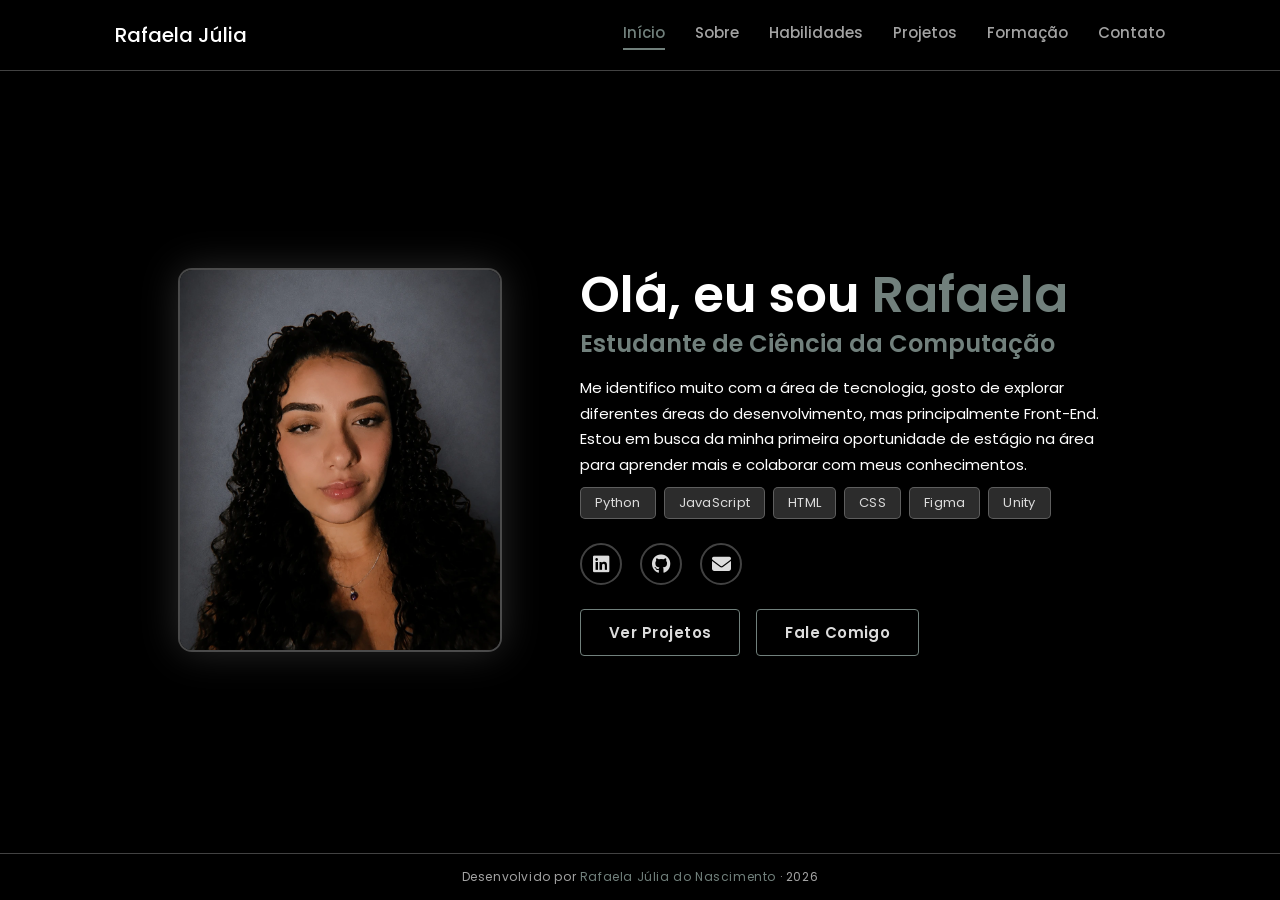
==== commit d23f3be3: "resolvendo pequenos problemas de segurança" ====
--- a/index.html
+++ b/index.html
@@ -53,8 +53,8 @@
                 <span class="pill">Unity</span>
             </div>
             <div class="social-icons">
-                <a href="https://www.linkedin.com/in/rafaela-j%C3%BAlia-6551112b4/" target="_blank" aria-label="LinkedIn"><i class="fa-brands fa-linkedin"></i></a>
-                <a href="https://github.com/rafaelajuulia" target="_blank" aria-label="GitHub"><i class="fa-brands fa-github"></i></a>
+                <a href="https://www.linkedin.com/in/rafaela-j%C3%BAlia-6551112b4/" target="_blank" rel="noopener noreferrer" aria-label="LinkedIn"><i class="fa-brands fa-linkedin"></i></a>
+                <a href="https://github.com/rafaelajuulia" target="_blank" rel="noopener noreferrer" aria-label="GitHub"><i class="fa-brands fa-github"></i></a>
                 <a href="#" data-page="contato" aria-label="Contato"><i class="fa-solid fa-envelope"></i></a>
             </div>
             <div class="home-btns">
@@ -99,8 +99,8 @@
                     <div class="info-row"><i class="fa-solid fa-location-dot"></i><div class="info-row-val">Igarassu - Pernambuco/Brasil</div></div>
                     <div class="info-row"><i class="fa-solid fa-phone"></i><div class="info-row-val" id="info-phone"></div></div>
                     <div class="info-row"><i class="fa-solid fa-envelope"></i><div class="info-row-val" id="info-email"></div></div>
-                    <div class="info-row"><i class="fa-brands fa-linkedin"></i><div class="info-row-val"><a href="https://www.linkedin.com/in/rafaela-j%C3%BAlia-6551112b4/" target="_blank">linkedin.com/in/rafaela-júlia</a></div></div>
-                    <div class="info-row"><i class="fa-brands fa-github"></i><div class="info-row-val"><a href="https://github.com/rafaelajuulia" target="_blank">github.com/rafaelajuulia</a></div></div>
+                    <div class="info-row"><i class="fa-brands fa-linkedin"></i><div class="info-row-val"><a href="https://www.linkedin.com/in/rafaela-j%C3%BAlia-6551112b4/" target="_blank" rel="noopener noreferrer">linkedin.com/in/rafaela-júlia</a></div></div>
+                    <div class="info-row"><i class="fa-brands fa-github"></i><div class="info-row-val"><a href="https://github.com/rafaelajuulia" target="_blank" rel="noopener noreferrer">github.com/rafaelajuulia</a></div></div>
                 </div>
 
                 <div class="info-card">
@@ -204,7 +204,7 @@
                     <span class="project-tag">Prisma e Zustand</span>
                     <span class="project-tag">Vercel</span>
                 </div>
-                <a class="project-link" href="https://luunaris.vercel.app/" target="_blank">Ver site</a>
+                <a class="project-link" href="https://luunaris.vercel.app/" target="_blank" rel="noopener noreferrer">Ver site</a>
             </div>
 
             <div class="project-card project-card--featured">
@@ -230,7 +230,7 @@
                     <span class="project-tag">JavaScript</span>
                     <span class="project-tag">UX/UI</span>
                 </div>
-                <a class="project-link" href="https://rafaelajuulia.github.io/CadastroDePacientes/" target="_blank">Ver site</a>
+                <a class="project-link" href="https://rafaelajuulia.github.io/CadastroDePacientes/" target="_blank" rel="noopener noreferrer">Ver site</a>
             </div>
 
             <div class="project-card">
@@ -244,7 +244,7 @@
                     <span class="project-tag">HTML</span>
                     <span class="project-tag">CSS</span>
                 </div>
-                <a class="project-link" href="https://rafaelajuulia.github.io/TabelaFipe/" target="_blank">Ver site</a>
+                <a class="project-link" href="https://rafaelajuulia.github.io/TabelaFipe/" target="_blank" rel="noopener noreferrer">Ver site</a>
             </div>
 
             <div class="project-card">
@@ -256,7 +256,7 @@
                     <span class="project-tag">UX/UI design</span>
                     <span class="project-tag">Prototipagem</span>
                 </div>
-                <a class="project-link" href="https://www.figma.com/proto/ybboxIS7cXwBXVJIuFs1CN/Aplicativo-celular-vision-audio?node-id=3-53&p=f&t=wNA9JbpO3LPLOVJh-0&scaling=scale-down&content-scaling=fixed&page-id=0%3A1&starting-point-node-id=3%3A53" target="_blank">Ver Projeto</a>
+                <a class="project-link" href="https://www.figma.com/proto/ybboxIS7cXwBXVJIuFs1CN/Aplicativo-celular-vision-audio?node-id=3-53&p=f&t=wNA9JbpO3LPLOVJh-0&scaling=scale-down&content-scaling=fixed&page-id=0%3A1&starting-point-node-id=3%3A53" target="_blank" rel="noopener noreferrer">Ver Projeto</a>
             </div>
 
             <div class="project-card">
@@ -269,7 +269,7 @@
                     <span class="project-tag">Responsivo</span>
                     <span class="project-tag">UX</span>
                 </div>
-                <a class="project-link" href="https://github.com/rafaelajuulia/Midnight_Horror-HTML" target="_blank">Ver no GitHub</a>
+                <a class="project-link" href="https://github.com/rafaelajuulia/Midnight_Horror-HTML" target="_blank" rel="noopener noreferrer">Ver no GitHub</a>
             </div>
 
             <div class="project-card">
@@ -281,7 +281,7 @@
                     <span class="project-tag">C#</span>
                     <span class="project-tag">Game Dev</span>
                 </div>
-                <a class="project-link" href="https://github.com/RebecaAzvdd/unity-2048-game" target="_blank">Ver no GitHub</a>
+                <a class="project-link" href="https://github.com/RebecaAzvdd/unity-2048-game" target="_blank" rel="noopener noreferrer">Ver no GitHub</a>
             </div>
 
             <div class="project-card">
@@ -293,7 +293,7 @@
                     <span class="project-tag">Game Dev</span>
                     <span class="project-tag">Adventure</span>
                 </div>
-                <a class="project-link" href="https://github.com/rafaelajuulia/GameMaker_Adventure" target="_blank">Ver no GitHub</a>
+                <a class="project-link" href="https://github.com/rafaelajuulia/GameMaker_Adventure" target="_blank" rel="noopener noreferrer">Ver no GitHub</a>
             </div>
 
             <div class="project-card">
@@ -305,7 +305,7 @@
                     <span class="project-tag">Tkinter</span>
                     <span class="project-tag">GUI</span>
                 </div>
-                <a class="project-link" href="https://github.com/rafaelajuulia/calculadora-Tkinter" target="_blank">Ver no GitHub</a>
+                <a class="project-link" href="https://github.com/rafaelajuulia/calculadora-Tkinter" target="_blank"rel="noopener noreferrer">Ver no GitHub</a>
             </div>
         </div>
     </div>
@@ -377,14 +377,14 @@
                             <div class="contato-link-val" id="contato-phone-val"></div>
                         </div>
                     </a>
-                    <a class="contato-link" href="https://www.linkedin.com/in/rafaela-j%C3%BAlia-6551112b4/" target="_blank">
+                    <a class="contato-link" href="https://www.linkedin.com/in/rafaela-j%C3%BAlia-6551112b4/" target="_blank" rel="noopener noreferrer">
                         <div class="contato-link-icon"><i class="fa-brands fa-linkedin"></i></div>
                         <div class="contato-link-info">
                             <div class="contato-link-label">LinkedIn</div>
                             <div class="contato-link-val">https://www.linkedin.com/in/rafaela-j%C3%BAlia-nascimento-6551112b4/</div>
                         </div>
                     </a>
-                    <a class="contato-link" href="https://github.com/rafaelajuulia" target="_blank">
+                    <a class="contato-link" href="https://github.com/rafaelajuulia" target="_blank" rel="noopener noreferrer">
                         <div class="contato-link-icon"><i class="fa-brands fa-github"></i></div>
                         <div class="contato-link-info">
                             <div class="contato-link-label">GitHub</div>
--- a/style/style.css
+++ b/style/style.css
@@ -78,7 +78,7 @@
 
 nav a:hover,
 nav a.active{
-    color: var(--accentl);
+    color: var(--accent);
     border-bottom: 2px solid var(--accent);
 }
 
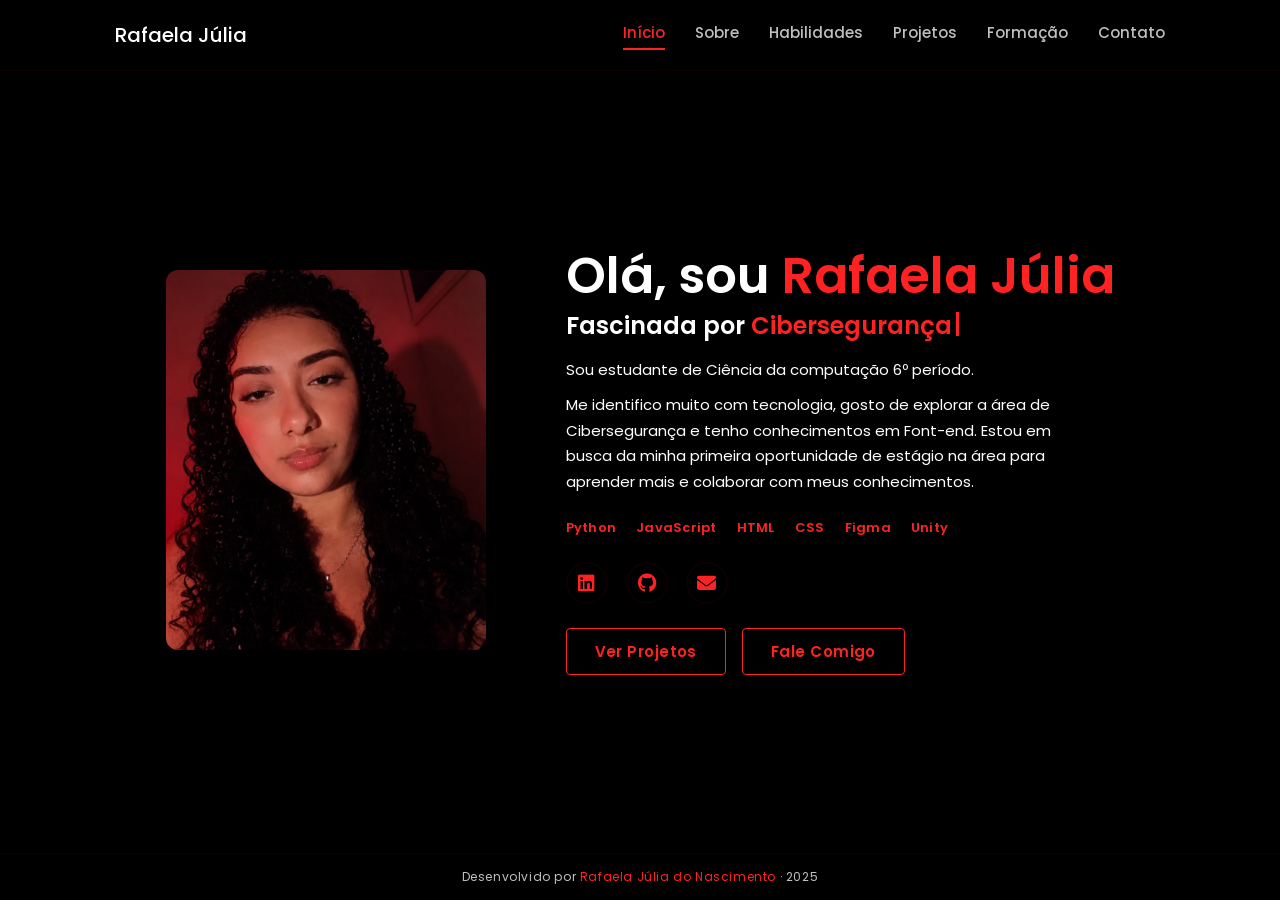
==== commit fe52045e: "Atualização: layout, cores e foto da home" ====
--- a/index.html
+++ b/index.html
@@ -7,7 +7,7 @@
 <link rel="stylesheet" href="https://cdnjs.cloudflare.com/ajax/libs/font-awesome/6.5.2/css/all.min.css">
 <link rel="preconnect" href="https://fonts.googleapis.com">
 <link href="https://fonts.googleapis.com/css2?family=Poppins:wght@100;200;300;400;500;600;700;800&display=swap" rel="stylesheet">
-<link rel="icon" type="image/png" href="img/RJ1.png">
+<link rel="icon" type="image/png" href="img/rafaelaicon.png">
 <link rel="stylesheet" href="style/style.css">
 </head>
 <body>
@@ -37,11 +37,12 @@
             <img src="img/rafaela.webp" alt="Foto de Rafaela Júlia">
         </div>
         <div class="home-content">
-            <h1>Olá, eu sou <span>Rafaela</span></h1>
-            <h3 class="role-text">Estudante de Ciência da Computação</h3>
+            <h1>Olá, sou <span>Rafaela Júlia</span></h1>
+            <h3 class="role-text typing-text">Fascinada por<span id="typing-words"></span></h3>
+            <p>Sou estudante de Ciência da computação 6º período.</p>
             <p>
-                Me identifico muito com a área de tecnologia, gosto de explorar
-                diferentes áreas do desenvolvimento, mas principalmente Front-End. Estou em busca da minha primeira oportunidade
+                Me identifico muito com tecnologia, gosto de explorar a
+                área de Cibersegurança e tenho conhecimentos em Font-end. Estou em busca da minha primeira oportunidade
                 de estágio na área para aprender mais e colaborar com meus conhecimentos.
             </p>
             <div class="tech-pills">
@@ -417,7 +418,7 @@
 
 <!-- rodapé -->
 <footer>
-    Desenvolvido por <span>Rafaela Júlia do Nascimento</span> · 2026
+    Desenvolvido por <span>Rafaela Júlia do Nascimento</span> · 2025
 </footer>
 
 <script src="script/main.js"></script>
--- a/style/style.css
+++ b/style/style.css
@@ -1,17 +1,17 @@
 @import url('https://fonts.googleapis.com/css2?family=Poppins:wght@100;200;300;400;500;600;700;800&display=swap');
 
 :root{
-    --accent: #71807c;
-    --accent-light: #dcdcdc;
-    --accent-dark: #a8acab;
-    --accent-glow: rgba(133, 133, 133, 0.334);
+    --accent: #ff2222;
+    --accent-light: #ff2222;
+    --accent-dark: #ff2222;
+    --accent-glow: rgba(255, 0, 0, 0.279);
     --bg: #000000;
     --bg2: #0a0a0a;
     --surface: #131313;
     --surface2: #1a1a1a;
-    --border: rgba(186, 186, 186, 0.356);
+    --border: rgba(38, 4, 4, 0.356);
     --text: #ffffff;
-    --text-muted: #a3a3a3;
+    --text-muted: #bfbfbf;
 }
 
 *{
@@ -179,23 +179,50 @@
     font-size: 2.4rem;
     margin-bottom: 1.4rem;
     font-weight: 600;
-    color: var(--accent);
+    color: var(--text);
+}
+
+.typing-text{
+    display: flex;
+    align-items: baseline;
+    justify-content: flex-start;
+    gap: 0.6rem;
+    text-align: left;
+}
+
+.typing-text span{
+    color: var(--accent-light);
+    flex: 1;
+    min-width: 0;
+}
+
+.typing-text span::after{
+    content: "";
+    display: inline-block;
+    width: 3px;
+    height: 1em;
+    margin-left: 4px;
+    vertical-align: -0.1em;
+    background-color: var(--accent-light);
+    animation: cursor 0.6s infinite;
+}
+
+@keyframes cursor{
+    50%{ opacity: 0; }
 }
 
 .tech-pills{
     display: flex;
     flex-wrap: wrap;
-    gap: 0.8rem;
-    margin-bottom: 2.4rem;
+    gap: 0.8rem 2rem;
+    margin-top: 2.4rem;
+    margin-bottom: 7rem;
 }
 .pill{
     font-size: 1.3rem;
     color: var(--accent-light);
-    border: 1px solid var(--border);
-    background: var(--accent-glow);
-    padding: 0.5rem 1.4rem;
-    border-radius: 5px;
     letter-spacing: 0.02em;
+    font-weight: 600;
 }
 
 .social-icons{ margin-bottom: 2.4rem; }
@@ -603,3 +630,648 @@
     .home-btns .btn{ justify-content: center; }
     .contato-link{ flex-wrap: wrap; }
 }
+@import url('https://fonts.googleapis.com/css2?family=Poppins:wght@100;200;300;400;500;600;700;800&display=swap');
+
+:root{
+    --accent: #ff2222;
+    --accent-light: #ff2222;
+    --accent-dark: #ff2222;
+    --accent-glow: rgba(255, 0, 0, 0.279);
+    --bg: #000000;
+    --bg2: #0a0a0a;
+    --surface: #131313;
+    --surface2: #1a1a1a;
+    --border: rgba(38, 4, 4, 0.356);
+    --text: #ffffff;
+    --text-muted: #bfbfbf;
+}
+
+*{
+    margin: 0;
+    padding: 0;
+    box-sizing: border-box;
+    text-decoration: none;
+    border: none;
+    outline: none;
+    font-family: 'Poppins', sans-serif;
+}
+
+html{
+    font-size: 62.5%;
+    scroll-behavior: smooth;
+}
+
+body{
+    width: 100%;
+    min-height: 100vh;
+    overflow-x: hidden;
+    background-color: var(--bg);
+    color: var(--text);
+}
+
+header{
+    position: fixed;
+    top: 0;
+    left: 0;
+    width: 100%;
+    padding: 2rem 9%;
+    background-color: rgba(0,0,0,0.85);
+    backdrop-filter: blur(12px);
+    border-bottom: 1px solid var(--border);
+    display: flex;
+    justify-content: space-between;
+    align-items: center;
+    z-index: 100;
+}
+
+.logo{
+    font-size: 2rem;
+    color: var(--text);
+    font-weight: 500;
+    cursor: pointer;
+    transition: 0.4s ease;
+}
+.logo span{ color: var(--accent); }
+.logo:hover{ transform: scale(1.05); }
+
+nav{
+    display: flex;
+}
+
+nav a{
+    font-size: 1.5rem;
+    color: var(--text-muted);
+    margin-left: 3rem;
+    font-weight: 500;
+    transition: 0.3s ease;
+    padding-bottom: 0.4rem;
+    border-bottom: 2px solid transparent;
+}
+
+nav a:hover,
+nav a.active{
+    color: var(--accent);
+    border-bottom: 2px solid var(--accent);
+}
+
+.nav-toggle{
+    display: none;
+    flex-direction: column;
+    gap: 5px;
+    cursor: pointer;
+    background: transparent;
+    padding: 4px;
+}
+.nav-toggle span{
+    width: 24px; height: 2px;
+    background: var(--accent);
+    border-radius: 2px;
+    transition: 0.3s;
+}
+
+@media(max-width:995px){
+    .nav-toggle{ display: flex; }
+
+    nav{
+        position: absolute;
+        display: none;
+        flex-direction: column;
+        top: 100%;
+        right: 0;
+        width: 55%;
+        border-left: 1px solid var(--border);
+        border-bottom: 1px solid var(--border);
+        border-bottom-left-radius: 1.5rem;
+        padding: 2rem;
+        background-color: var(--bg2);
+    }
+    nav.active{ display: flex; }
+    nav a{
+        display: block;
+        font-size: 1.8rem;
+        margin: 1.4rem 0;
+    }
+}
+
+.page{
+    display: none;
+    min-height: 100vh;
+    padding: 12rem 9% 10rem;
+}
+.page.active{ display: block; }
+
+#home.active{
+    display: flex;
+    align-items: center;
+    justify-content: center;
+}
+
+.home-inner{
+    display: flex;
+    justify-content: center;
+    align-items: center;
+    gap: 8rem;
+    max-width: 1400px;
+    width: 100%;
+    animation: fadeUp 0.7s ease forwards;
+}
+
+@keyframes fadeUp{
+    from{ opacity: 0; transform: translateY(24px); }
+    to{ opacity: 1; transform: translateY(0); }
+}
+
+.home-content h1{
+    font-size: 5rem;
+    font-weight: 550;
+    line-height: 1.25;
+}
+.home-content h1 span{ color: var(--accent); }
+
+.home-content p{
+    font-size: 1.5rem;
+    color: var(--text);
+    max-width: 520px;
+    line-height: 1.7;
+    margin-bottom: 1rem;
+}
+
+.home-img{ flex-shrink: 0; align-self: stretch; display: flex; align-items: center; }
+.home-img img{
+    position: relative;
+    width: 26vw;
+    max-width: 320px;
+    height: 38rem;
+    object-fit: cover;
+    border-radius: 12px;
+    box-shadow: 0 0 40px var(--accent-glow), 0 0 0 2px var(--border);
+}
+
+.role-text{
+    font-size: 2.4rem;
+    margin-bottom: 1.4rem;
+    font-weight: 600;
+    color: var(--accent);
+}
+
+.typing-text{
+    display: flex;
+    align-items: baseline;
+    justify-content: flex-start;
+    gap: 0.6rem;
+    text-align: left;
+}
+
+.typing-text span{
+    color: var(--accent-light);
+    flex: 1;
+    min-width: 0;
+}
+
+.typing-text span::after{
+    content: "";
+    display: inline-block;
+    width: 3px;
+    height: 1em;
+    margin-left: 4px;
+    vertical-align: -0.1em;
+    background-color: var(--accent-light);
+    animation: cursor 0.6s infinite;
+}
+
+@keyframes cursor{
+    50%{ opacity: 0; }
+}
+
+.tech-pills{
+    display: flex;
+    flex-wrap: wrap;
+    gap: 0.8rem 2rem;
+    margin-bottom: 2.4rem;
+}
+.pill{
+    font-size: 1.3rem;
+    color: var(--accent-light);
+    letter-spacing: 0.02em;
+}
+
+.social-icons{ margin-bottom: 2.4rem; }
+.social-icons a{
+    display: inline-flex;
+    justify-content: center;
+    align-items: center;
+    width: 4.2rem;
+    height: 4.2rem;
+    background-color: transparent;
+    border: 2.3px solid var(--border);
+    font-size: 1.9rem;
+    border-radius: 50%;
+    margin-right: 1.5rem;
+    transition: 0.3s ease;
+    color: var(--accent-light);
+}
+.social-icons a:hover{
+    color: #000;
+    transform: scale(1.12) translateY(-4px);
+    background-color: var(--accent);
+    box-shadow: 0 0 25px var(--accent-glow);
+    border-color: var(--accent);
+}
+
+.home-btns{ display: flex; gap: 1.6rem; flex-wrap: wrap; }
+
+.btn{
+    display: inline-flex;
+    align-items: center;
+    gap: 0.6rem;
+    padding: 1.1rem 2.8rem;
+    background-color: transparent;
+    border-radius: 4px;
+    font-size: 1.5rem;
+    color: var(--accent-light);
+    letter-spacing: 0.03em;
+    font-weight: 600;
+    border: 1.5px solid var(--accent);
+    transition: 0.3s ease;
+    cursor: pointer;
+}
+.btn:hover{
+    background-color: var(--accent);
+    color: #000;
+    transform: translateY(-2px);
+    box-shadow: 0 8px 28px var(--accent-glow);
+}
+.btn-outline{
+    background-color: transparent;
+    color: var(--accent-light);
+}
+.btn-outline:hover{
+    background-color: var(--accent);
+    color: #000;
+}
+
+
+.section-wrap{
+    max-width: 1300px;
+    margin: 0 auto;
+    animation: fadeUp 0.6s ease forwards;
+}
+
+.section-header{ margin-bottom: 4rem; }
+
+.section-label{
+    font-size: 1.3rem;
+    color: var(--accent);
+    letter-spacing: 0.2em;
+    text-transform: uppercase;
+    margin-bottom: 0.8rem;
+}
+
+.section-title{
+    font-size: 4rem;
+    font-weight: 700;
+    line-height: 1.2;
+}
+.section-title span{ color: var(--accent); }
+
+
+.sobre-grid{
+    display: grid;
+    grid-template-columns: 1.2fr 1fr;
+    gap: 4rem;
+}
+
+.sobre-text p{
+    font-size: 1.5rem;
+    color: var(--text-muted);
+    line-height: 1.9;
+    margin-bottom: 1.6rem;
+}
+.sobre-text p strong{ color: var(--accent-light); font-weight: 600; }
+
+.info-card{
+    background: var(--surface);
+    border: 1px solid var(--border);
+    border-radius: 1.2rem;
+    padding: 2.4rem;
+    margin-bottom: 1.6rem;
+}
+.info-card h4{
+    font-size: 1.3rem;
+    color: var(--accent-light);
+    letter-spacing: 0.1em;
+    text-transform: uppercase;
+    margin-bottom: 1.6rem;
+}
+.info-row{
+    display: flex;
+    gap: 1rem;
+    align-items: flex-start;
+    margin-bottom: 1.2rem;
+}
+.info-row i{ color: var(--accentl); font-size: 1.4rem; margin-top: 0.2rem; flex-shrink: 0; width: 1.6rem; }
+.info-row-val{ font-size: 1.4rem; color: var(--text-muted); line-height: 1.5; }
+.info-row-val a{ color: var(--accent-light); }
+.info-row-val a:hover{ text-decoration: underline; }
+
+.skills-grid{
+    display: grid;
+    grid-template-columns: repeat(auto-fill, minmax(280px, 1fr));
+    gap: 2rem;
+}
+
+.skill-card{
+    background: var(--surface);
+    border: 1px solid var(--border);
+    border-radius: 1.2rem;
+    padding: 2.2rem;
+    transition: 0.3s ease;
+    position: relative;
+    overflow: hidden;
+}
+.skill-card::before{
+    content: '';
+    position: absolute;
+    top: 0; left: 0;
+    width: 4px; height: 100%;
+    background: var(--accent);
+    transform: scaleY(0);
+    transform-origin: top;
+    transition: transform 0.3s;
+}
+.skill-card:hover::before{ transform: scaleY(1); }
+.skill-card:hover{ border-color: var(--accent-dark); background: var(--surface2); transform: translateY(-4px); }
+
+.skill-card-top{
+    display: flex;
+    justify-content: space-between;
+    align-items: center;
+    margin-bottom: 1.4rem;
+}
+.skill-name{ font-size: 1.6rem; font-weight: 600; color: var(--text); }
+.skill-level{
+    font-size: 1.1rem;
+    color: var(--accent-light);
+    background: var(--accent-glow);
+    border: 1px solid var(--border);
+    padding: 0.3rem 0.9rem;
+    border-radius: 5px;
+    letter-spacing: 0.05em;
+    text-transform: uppercase;
+}
+.skill-bar-bg{ height: 6px; background: var(--surface2); border-radius: 3px; overflow: hidden; }
+.skill-bar-fill{
+    height: 100%;
+    background: linear-gradient(90deg, var(--accent-dark), var(--accent));
+    border-radius: 3px;
+    animation: barGrow 1s ease forwards;
+    transform-origin: left;
+}
+@keyframes barGrow{ from{ transform: scaleX(0); } to{ transform: scaleX(1); } }
+.skill-category{
+    font-size: 1.15rem;
+    color: var(--text-muted);
+    margin-top: 1rem;
+    letter-spacing: 0.05em;
+    text-transform: uppercase;
+}
+
+.projects-grid{
+    display: grid;
+    grid-template-columns: repeat(auto-fill, minmax(320px, 1fr));
+    gap: 2.4rem;
+}
+
+.project-card{
+    background: var(--surface);
+    border: 1px solid var(--border);
+    border-radius: 1.4rem;
+    padding: 2.6rem;
+    transition: 0.3s ease;
+    display: flex;
+    flex-direction: column;
+    gap: 1.4rem;
+}
+.project-card:hover{
+    border-color: var(--accent-dark);
+    transform: translateY(-5px);
+    box-shadow: 0 18px 40px var(--accent-glow);
+}
+.project-card--featured{
+    border-color: var(--accent);
+    background: linear-gradient(135deg, var(--surface), var(--surface2));
+}
+
+.project-icon{
+    width: 5.2rem; height: 5.2rem;
+    background: var(--accent-glow);
+    border: 1px solid var(--border);
+    border-radius: 1.2rem;
+    display: flex; align-items: center; justify-content: center;
+    overflow: hidden;
+}
+.image-projects{ width: 100%; height: 100%; object-fit: cover; }
+
+.project-title{ font-size: 1.7rem; font-weight: 600; color: var(--text); }
+.badge{
+    font-size: 1.05rem;
+    color: var(--accent-light);
+    background: var(--accent-glow);
+    border: 1px solid var(--border);
+    padding: 0.25rem 0.8rem;
+    border-radius: 6px;
+    margin-left: 0.6rem;
+}
+
+.project-desc{
+    font-size: 1.4rem;
+    color: var(--text-muted);
+    line-height: 1.75;
+    flex: 1;
+}
+
+.project-tags{ display: flex; flex-wrap: wrap; gap: 0.6rem; }
+.project-tag{
+    font-size: 1.1rem;
+    color: var(--accent-light);
+    background: var(--accent-glow);
+    border: 1px solid var(--border);
+    padding: 0.3rem 1rem;
+    border-radius: 5px;
+    letter-spacing: 0.03em;
+}
+
+.project-link{
+    font-size: 1.35rem;
+    color: var(--accent);
+    display: inline-flex;
+    align-items: center;
+    gap: 0.5rem;
+    transition: gap 0.2s;
+    font-weight: 500;
+}
+.project-link:hover{ gap: 0.9rem; }
+.project-link--disabled{ cursor: default; opacity: 0.5; }
+
+.timeline{
+    position: relative;
+    padding-left: 0;
+}
+.timeline-item{ position: relative; margin-bottom: 3.5rem; }
+.timeline-date{
+    font-size: 1.25rem;
+    color: var(--accent);
+    letter-spacing: 0.1em;
+    text-transform: uppercase;
+    margin-bottom: 0.6rem;
+}
+.timeline-title{ font-size: 1.9rem; font-weight: 600; color: var(--text); margin-bottom: 0.4rem; }
+.timeline-sub{ font-size: 1.4rem; color: var(--text-muted); line-height: 1.7; }
+
+.cursos-grid{
+    display: grid;
+    grid-template-columns: repeat(auto-fill, minmax(300px, 1fr));
+    gap: 1.6rem;
+    margin-top: 2rem;
+}
+.curso-card{
+    background: var(--surface);
+    border: 1px solid var(--border);
+    border-radius: 1.2rem;
+    padding: 2rem 2.2rem;
+    display: flex;
+    gap: 1.4rem;
+    align-items: flex-start;
+    transition: 0.25s ease;
+}
+.curso-card:hover{ border-color: var(--accent-dark); background: var(--surface2); }
+.curso-icon{ font-size: 2rem; color: var(--accent); flex-shrink: 0; margin-top: 0.2rem; }
+.curso-title{ font-size: 1.55rem; font-weight: 600; color: var(--text); margin-bottom: 0.4rem; }
+.curso-meta{ font-size: 1.25rem; color: var(--text-muted); }
+
+.contato-grid{
+    display: grid;
+    grid-template-columns: 1fr 1fr;
+    gap: 4rem;
+    align-items: start;
+}
+.contato-intro{
+    font-size: 1.5rem;
+    color: var(--text-muted);
+    line-height: 1.85;
+    margin-bottom: 2.6rem;
+}
+.contato-links{ display: flex; flex-direction: column; gap: 1.4rem; }
+.contato-link{
+    display: flex;
+    align-items: center;
+    gap: 1.4rem;
+    padding: 1.6rem 2rem;
+    background: var(--surface);
+    border: 1px solid var(--border);
+    border-radius: 1.2rem;
+    transition: 0.25s ease;
+}
+.contato-link:hover{ border-color: var(--accent-dark); background: var(--surface2); transform: translateX(8px); }
+.contato-link-icon{
+    width: 4.4rem; height: 4.4rem;
+    background: var(--accent-glow);
+    border: 1px solid var(--border);
+    border-radius: 1rem;
+    display: flex; align-items: center; justify-content: center;
+    font-size: 1.8rem;
+    color: var(--accent-light);
+    flex-shrink: 0;
+}
+.contato-link-label{ font-size: 1.1rem; color: var(--text-muted); text-transform: uppercase; letter-spacing: 0.1em; }
+.contato-link-val{ font-size: 1.5rem; font-weight: 600; color: var(--text); margin-top: 0.2rem; }
+
+.contact-form{ display: flex; flex-direction: column; gap: 1.8rem; }
+.form-group{ display: flex; flex-direction: column; gap: 0.6rem; }
+.form-label{
+    font-size: 1.2rem;
+    color: var(--accent);
+    letter-spacing: 0.1em;
+    text-transform: uppercase;
+}
+.form-input, .form-textarea{
+    background: var(--surface);
+    border: 1px solid var(--border);
+    border-radius: 0.8rem;
+    padding: 1.3rem 1.6rem;
+    color: var(--text);
+    font-size: 1.4rem;
+    width: 100%;
+    resize: none;
+    transition: border-color 0.25s;
+}
+.form-input:focus, .form-textarea:focus{
+    border-color: var(--accent);
+    box-shadow: 0 0 0 3px var(--accent-glow);
+}
+.form-textarea{ min-height: 14rem; }
+#form-feedback{
+    font-size: 1.3rem;
+    color: var(--accent);
+    display: none;
+}
+
+footer{
+    position: fixed;
+    bottom: 0;
+    left: 0;
+    width: 100%;
+    text-align: center;
+    padding: 1.4rem 3rem;
+    font-size: 1.2rem;
+    color: var(--text-muted);
+    border-top: 1px solid var(--border);
+    letter-spacing: 0.05em;
+    background-color: var(--bg);
+    z-index: 50;
+}
+footer span{ color: var(--accent); }
+
+@media (max-width: 1000px){
+    .home-inner{ gap: 4rem; }
+    .sobre-grid, .contato-grid{ grid-template-columns: 1fr; }
+}
+
+@media(max-width:995px){
+    .page{ padding: 10rem 6% 5rem; }
+    .home-inner{
+        flex-direction: column;
+        text-align: center;
+    }
+    .home-content p{ margin-left: auto; margin-right: auto; }
+    .tech-pills, .home-btns{ justify-content: center; }
+    .home-content h3{ font-size: 2.5rem; }
+    .home-content h1{ font-size: 4rem; }
+    .home-img{ align-self: center; }
+    .home-img img{ width: 75vw; max-width: 320px; height: 42vw; max-height: 220px; margin-top: 1rem; }
+    .section-title{ font-size: 3rem; }
+}
+
+@media(max-width:480px){
+    .page{ padding: 9rem 5% 4rem; }
+    .home-content h1{ font-size: 3.2rem; }
+    .home-content p{ font-size: 1.4rem; }
+    .home-btns{ flex-direction: column; width: 100%; }
+    .home-btns .btn{ justify-content: center; }
+    .contato-link{ flex-wrap: wrap; }
+}
+.home-img img{
+    box-shadow: none;
+}
+
+.info-card,
+.skill-card,
+.project-card,
+.curso-card,
+.contato-link{
+    border: none;
+}
+
+h3.role-text.typing-text{
+    color: #ffffff;
+} 
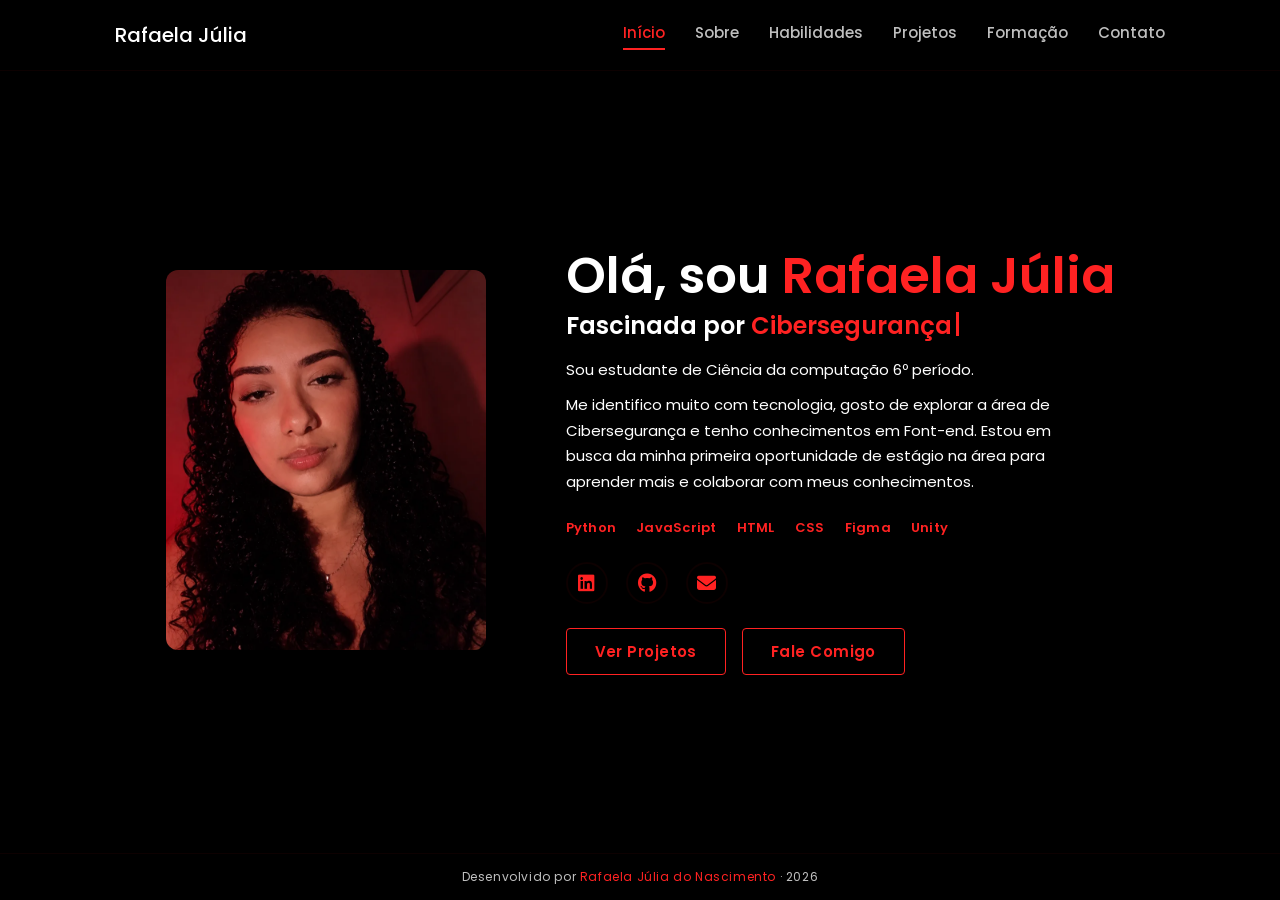
==== commit d6141260: "atualização do ano" ====
--- a/index.html
+++ b/index.html
@@ -418,7 +418,7 @@
 
 <!-- rodapé -->
 <footer>
-    Desenvolvido por <span>Rafaela Júlia do Nascimento</span> · 2025
+    Desenvolvido por <span>Rafaela Júlia do Nascimento</span> · 2026
 </footer>
 
 <script src="script/main.js"></script>
